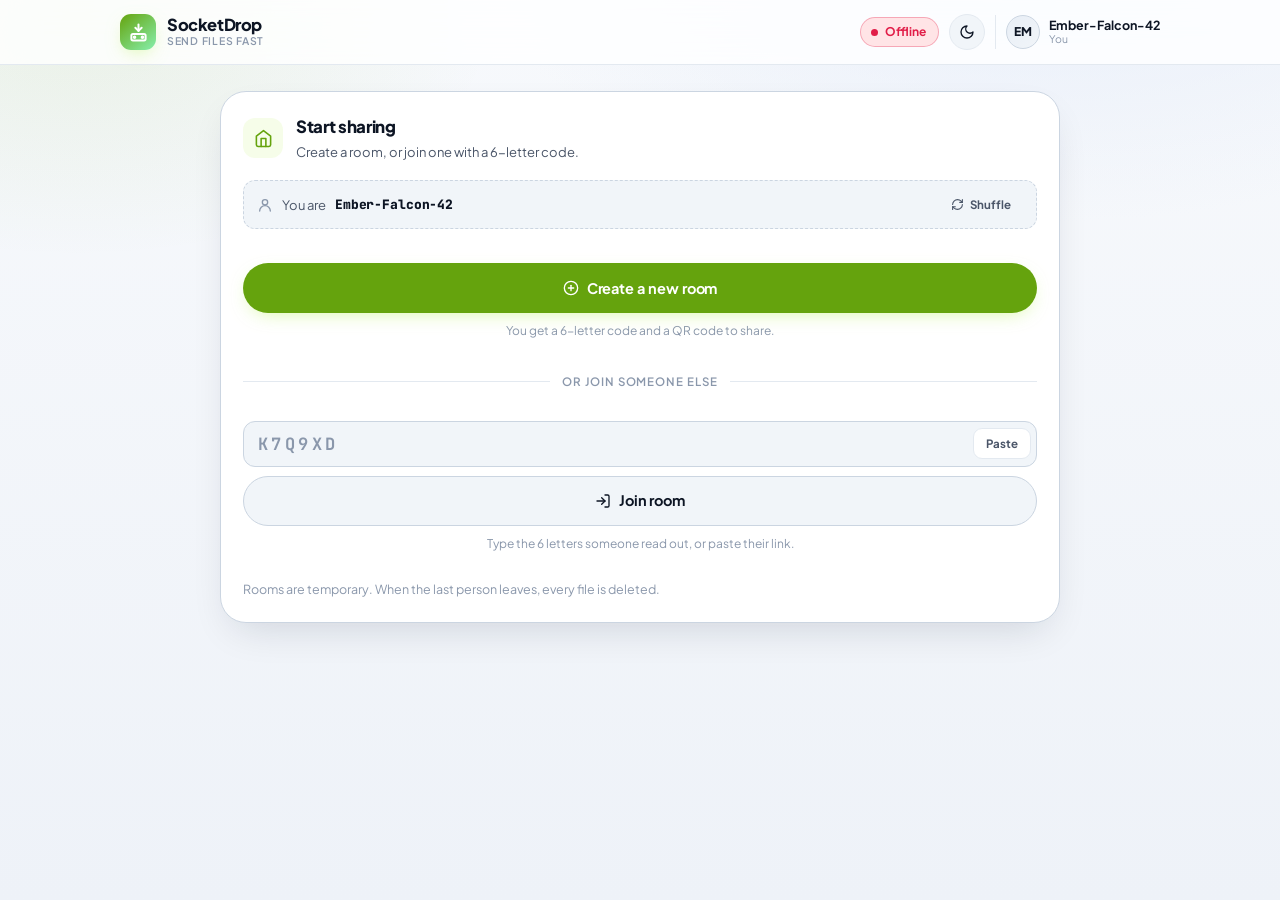
==== src/main/resources/static/app.html @ 45f3e9c9 "Make the user flow easy and imporved the ui ux" ====
<!doctype html>
<html lang="en" data-theme="dark">
  <head>
    <meta charset="UTF-8" />
    <meta name="viewport" content="width=device-width, initial-scale=1.0, viewport-fit=cover" />
    <title>SocketDrop — transfer</title>
    <meta name="description" content="Create a room, share the code, drop files." />
    <meta name="color-scheme" content="dark light" />
    <meta name="robots" content="noindex" />
    <link rel="preconnect" href="https://fonts.googleapis.com" />
    <link rel="preconnect" href="https://fonts.gstatic.com" crossorigin />
    <link
      href="https://fonts.googleapis.com/css2?family=Plus+Jakarta+Sans:wght@400;500;600;700;800&family=JetBrains+Mono:wght@400;500;600&display=swap"
      rel="stylesheet"
    />
    <link rel="stylesheet" href="styles.css" />
  </head>
  <body class="page-app">
    <a class="skip-link" href="#roomControlCard">Skip to the sharing app</a>
    <div id="offlineBar" class="offline-bar" hidden role="status">
      <svg viewBox="0 0 24 24" fill="none" stroke="currentColor" stroke-width="2" stroke-linecap="round" stroke-linejoin="round" aria-hidden="true">
        <path d="M12 2v8"></path><path d="m16 6-4 4-4-4"></path><rect width="18" height="8" x="3" y="14" rx="2"></rect>
        <circle cx="7" cy="18" r="1" fill="currentColor"></circle><circle cx="17" cy="18" r="1" fill="currentColor"></circle>
      </svg>
      <span>You are offline — reconnecting</span>
    </div>

    <header class="app-header">
      <div class="header-inner">
        <a class="brand" href="/" aria-label="SocketDrop home">
          <span class="brand-badge" aria-hidden="true">
            <svg viewBox="0 0 24 24" fill="none" stroke="currentColor" stroke-width="2.5" stroke-linecap="round" stroke-linejoin="round">
              <path d="M12 2v8"></path><path d="m16 6-4 4-4-4"></path><rect width="18" height="8" x="3" y="14" rx="2"></rect>
              <circle cx="7" cy="18" r="1" fill="currentColor"></circle><circle cx="17" cy="18" r="1" fill="currentColor"></circle>
            </svg>
          </span>
          <span class="brand-text">
            <span class="brand-name">SocketDrop</span>
            <span class="brand-tag">send files fast</span>
          </span>
        </a>

        <div class="header-utils">
          <div id="wsStatus" class="connection-pill disconnected" role="status" aria-live="polite">
            <span class="pulse-dot" aria-hidden="true"></span>
            <span class="status-label">Offline</span>
          </div>

          <button id="themeToggle" class="util-btn" type="button" aria-label="Switch color theme" title="Switch theme">
            <svg class="icon-sun" viewBox="0 0 24 24" fill="none" stroke="currentColor" stroke-width="2" stroke-linecap="round" stroke-linejoin="round" aria-hidden="true">
              <circle cx="12" cy="12" r="4"></circle>
              <path d="M12 2v2"></path><path d="M12 20v2"></path>
              <path d="m4.93 4.93 1.41 1.41"></path><path d="m17.66 17.66 1.41 1.41"></path>
              <path d="M2 12h2"></path><path d="M20 12h2"></path>
              <path d="m6.34 17.66-1.41 1.41"></path><path d="m19.07 4.93-1.41 1.41"></path>
            </svg>
            <svg class="icon-moon" viewBox="0 0 24 24" fill="none" stroke="currentColor" stroke-width="2" stroke-linecap="round" stroke-linejoin="round" aria-hidden="true">
              <path d="M12 3a6 6 0 0 0 9 9 9 9 0 1 1-9-9Z"></path>
            </svg>
          </button>

          <div class="user-chip">
            <span id="userAvatar" class="avatar-circle" aria-hidden="true">SD</span>
            <span class="user-details">
              <span id="currentUser" class="user-name">Guest</span>
              <span class="user-role">You</span>
            </span>
          </div>
        </div>
      </div>
    </header>

    <main class="app-layout">
      <!-- ======================= ROOM ACCESS ======================= -->
      <section id="roomControlCard" class="glass-card app-card room-control">
        <div class="card-head">
          <div class="card-title-group">
            <span class="card-icon bg-lime-subtle" aria-hidden="true">
              <svg viewBox="0 0 24 24" fill="none" stroke="currentColor" stroke-width="2" stroke-linecap="round" stroke-linejoin="round">
                <path d="m3 9 9-7 9 7v11a2 2 0 0 1-2 2H5a2 2 0 0 1-2-2z"></path>
                <polyline points="9 22 9 12 15 12 15 22"></polyline>
              </svg>
            </span>
            <div>
              <h2 class="card-title">Start sharing</h2>
              <p id="roomPrompt" class="card-subtitle">Create a room, or join one with a 6-letter code.</p>
            </div>
          </div>
        </div>

        <div class="card-body">
          <div class="peer-row">
            <svg class="peer-ico" viewBox="0 0 24 24" fill="none" stroke="currentColor" stroke-width="2" stroke-linecap="round" stroke-linejoin="round" aria-hidden="true">
              <circle cx="12" cy="8" r="4"></circle><path d="M4 21a8 8 0 0 1 16 0"></path>
            </svg>
            <span class="peer-label">You are</span>
            <strong id="peerName" class="peer-name">&hellip;</strong>
            <button id="regenPeerBtn" class="btn btn-xs btn-ghost" type="button" title="Generate a different random name">
              <svg viewBox="0 0 24 24" fill="none" stroke="currentColor" stroke-width="2" stroke-linecap="round" stroke-linejoin="round" aria-hidden="true">
                <path d="M3 12a9 9 0 0 1 9-9 9.75 9.75 0 0 1 6.74 2.74L21 8"></path><path d="M21 3v5h-5"></path>
                <path d="M21 12a9 9 0 0 1-9 9 9.75 9.75 0 0 1-6.74-2.74L3 16"></path><path d="M3 21v-5h5"></path>
              </svg>
              <span>Shuffle</span>
            </button>
            <input id="displayName" type="hidden" value="" />
          </div>

          <div class="mode-panel mode-create">
            <button id="createRoomBtn" class="btn btn-lime btn-big btn-block" type="button">
              <svg viewBox="0 0 24 24" fill="none" stroke="currentColor" stroke-width="2" stroke-linecap="round" stroke-linejoin="round" aria-hidden="true">
                <circle cx="12" cy="12" r="10"></circle><line x1="12" y1="8" x2="12" y2="16"></line><line x1="8" y1="12" x2="16" y2="12"></line>
              </svg>
              <span>Create a new room</span>
            </button>
            <p class="mode-hint">You get a 6-letter code and a QR code to share.</p>
          </div>

          <div class="mode-divider"><span>or join someone else</span></div>

          <div class="mode-panel mode-join">
            <div class="form-field">
              <label for="roomId" class="sr-only">Room code</label>
              <div class="input-wrapper has-action">
                <input
                  id="roomId"
                  class="code-input"
                  type="text"
                  placeholder="K7Q9XD"
                  autocomplete="off"
                  autocapitalize="characters"
                  spellcheck="false"
                  maxlength="8"
                  aria-describedby="joinHint"
                />
                <button id="pasteRoomBtn" class="input-action-btn" type="button">Paste</button>
              </div>
            </div>
            <button id="joinRoomBtn" class="btn btn-outline btn-big btn-block" type="button">
              <svg viewBox="0 0 24 24" fill="none" stroke="currentColor" stroke-width="2" stroke-linecap="round" stroke-linejoin="round" aria-hidden="true">
                <path d="M15 3h4a2 2 0 0 1 2 2v14a2 2 0 0 1-2 2h-4"></path><polyline points="10 17 15 12 10 7"></polyline><line x1="15" y1="12" x2="3" y2="12"></line>
              </svg>
              <span>Join room</span>
            </button>
            <p class="mode-hint">Type the 6 letters someone read out, or paste their link.</p>
          </div>

          <p id="joinHint" class="hint-line">
            Rooms are temporary. When the last person leaves, every file is deleted.
          </p>
        </div>
      </section>

      <!-- ====================== STICKY ROOM BAR ====================== -->
      <section id="roomBar" class="room-bar" hidden aria-label="Active room">
        <div class="room-bar-main">
          <span class="room-bar-badge">
            <span class="active-pulse" aria-hidden="true"></span>
            Live
          </span>
          <strong id="barRoomCode" class="room-bar-code">------</strong>
          <button id="presenceChip" class="presence-chip" type="button" aria-live="polite" title="Who is in this room">
            <span id="presenceAvatars" class="presence-avatars" aria-hidden="true"></span>
            <span id="presenceLabel" class="presence-label">Just you</span>
          </button>
          <button id="barCopyCodeBtn" class="btn btn-xs btn-outline" type="button" title="Copy room code">
            <svg viewBox="0 0 24 24" fill="none" stroke="currentColor" stroke-width="2" stroke-linecap="round" stroke-linejoin="round" aria-hidden="true">
              <rect width="14" height="14" x="8" y="8" rx="2" ry="2"></rect><path d="M4 16c-1.1 0-2-.9-2-2V4c0-1.1.9-2 2-2h10c1.1 0 2 .9 2 2"></path>
            </svg>
            <span>Copy code</span>
          </button>
        </div>
        <div class="room-bar-actions">
          <button id="barCopyLinkBtn" class="btn btn-sm btn-outline" type="button">Copy link</button>
          <button id="barQrBtn" class="btn btn-sm btn-outline" type="button">QR</button>
          <button id="barNativeShareBtn" class="btn btn-sm btn-primary" type="button" hidden>Share</button>
          <button id="barLeaveBtn" class="btn btn-sm btn-ghost" type="button">Leave</button>
          <button id="barDestroyBtn" class="btn btn-sm btn-danger-outline" type="button">
            <svg viewBox="0 0 24 24" fill="none" stroke="currentColor" stroke-width="2" stroke-linecap="round" stroke-linejoin="round" aria-hidden="true">
              <path d="m12 2 2.4 6.2L21 9.3l-4.8 4.3 1.3 6.4-5.5-3.3-5.5 3.3 1.3-6.4L3 9.3l6.6-1.1z"></path>
              <path d="M19 5 5 19"></path>
            </svg>
            <span>Destroy</span>
          </button>
        </div>
      </section>

      <!-- ============================ INVITE ============================ -->
      <section id="shareCard" class="glass-card" hidden>
        <div class="card-head">
          <div class="card-title-group">
            <span class="card-icon bg-blue-subtle" aria-hidden="true">
              <svg viewBox="0 0 24 24" fill="none" stroke="currentColor" stroke-width="2" stroke-linecap="round" stroke-linejoin="round">
                <circle cx="18" cy="5" r="3"></circle><circle cx="6" cy="12" r="3"></circle><circle cx="18" cy="19" r="3"></circle>
                <line x1="8.59" y1="13.51" x2="15.42" y2="17.49"></line><line x1="15.41" y1="6.51" x2="8.59" y2="10.49"></line>
              </svg>
            </span>
            <div>
              <h2 class="card-title">Invite people</h2>
              <p class="card-subtitle">Send the link, read out the code, or let them scan.</p>
            </div>
          </div>
        </div>
        <div class="card-body invite-grid">
          <div class="invite-left">
            <div class="who-panel">
              <div class="who-head">
                <span class="who-title">In this room</span>
                <span id="whoCount" class="count-badge">1</span>
              </div>
              <ul id="whoList" class="who-list"></ul>
            </div>
            <div class="share-row">
              <input id="shareLinkInput" type="text" readonly value="" aria-label="Shareable room link" placeholder="Room link" />
              <button id="copyShareLinkBtn" class="btn btn-sm btn-lime" type="button">Copy link</button>
            </div>
            <p id="lanHint" class="hint-line warn" hidden>
              You are on localhost. A phone cannot open that address — use your computer's LAN IP, or
              just type the 6-letter code.
            </p>
          </div>
          <div class="invite-right">
            <div id="qrCodeContainer" class="qr-preview-box" aria-label="Room QR code"></div>
            <button id="downloadQrBtn" class="btn btn-xs btn-ghost" type="button">Save QR as image</button>
          </div>
        </div>
      </section>

      <!-- ============================ UPLOAD ============================ -->
      <section id="fileActionsSection" class="glass-card" hidden>
        <div class="card-head">
          <div class="card-title-group">
            <span class="card-icon bg-emerald-subtle" aria-hidden="true">
              <svg viewBox="0 0 24 24" fill="none" stroke="currentColor" stroke-width="2" stroke-linecap="round" stroke-linejoin="round">
                <path d="M21 15v4a2 2 0 0 1-2 2H5a2 2 0 0 1-2-2v-4"></path><polyline points="17 8 12 3 7 8"></polyline><line x1="12" y1="3" x2="12" y2="15"></line>
              </svg>
            </span>
            <div>
              <h2 class="card-title">Send files</h2>
              <p class="card-subtitle">Drop or pick as many as you like. Sent one by one so nothing breaks.</p>
            </div>
          </div>
          <div class="card-actions">
            <button id="clearQueueBtn" class="btn btn-xs btn-ghost" type="button" hidden>Clear finished</button>
          </div>
        </div>

        <div class="card-body">
          <div id="dropZone" class="drop-zone" role="button" tabindex="0" aria-label="Choose files to send. You can also drag and drop.">
            <input id="uploadFile" type="file" multiple class="file-input-hidden" tabindex="-1" aria-hidden="true" />
            <div class="drop-content" aria-hidden="true">
              <span class="drop-icon-box">
                <svg viewBox="0 0 24 24" fill="none" stroke="currentColor" stroke-width="2" stroke-linecap="round" stroke-linejoin="round">
                  <path d="M4 14.899A7 7 0 1 1 15.71 8h1.79a4.5 4.5 0 0 1 2.5 8.242"></path><path d="M12 12v9"></path><path d="m16 16-4-4-4 4"></path>
                </svg>
              </span>
              <p class="drop-title"><span class="highlight">Click to browse</span> or drag files anywhere</p>
              <p class="drop-hint">Up to 50 MB each</p>
            </div>
          </div>

          <ul id="uploadQueue" class="queue-list" hidden aria-live="polite"></ul>
        </div>
      </section>

      <!-- ============================= FILES ============================= -->
      <section id="filesListSection" class="glass-card" hidden>
        <div class="card-head">
          <div class="card-title-group">
            <span class="card-icon bg-blue-subtle" aria-hidden="true">
              <svg viewBox="0 0 24 24" fill="none" stroke="currentColor" stroke-width="2" stroke-linecap="round" stroke-linejoin="round">
                <path d="M20 20a2 2 0 0 0 2-2V8a2 2 0 0 0-2-2h-7.9a2 2 0 0 1-1.69-.9L9.6 3.9A2 2 0 0 0 7.93 3H4a2 2 0 0 0-2 2v13a2 2 0 0 0 2 2Z"></path>
              </svg>
            </span>
            <div>
              <h2 class="card-title">
                Files in this room <span id="fileCountBadge" class="count-badge">0</span>
              </h2>
              <p class="card-subtitle">Downloads stream straight to your device.</p>
            </div>
          </div>
          <div class="card-actions files-tools">
            <input id="fileSearchInput" type="search" placeholder="Search files" aria-label="Search files" />
            <select id="fileSortSelect" aria-label="Sort files">
              <option value="newest">Newest first</option>
              <option value="name">Name A-Z</option>
              <option value="size">Largest first</option>
            </select>
          </div>
        </div>

        <div class="card-body">
          <div id="filesEmptyState" class="empty-state">
            <span class="empty-icon-box" aria-hidden="true">
              <svg viewBox="0 0 24 24" fill="none" stroke="currentColor" stroke-width="1.8" stroke-linecap="round" stroke-linejoin="round">
                <path d="M20 20a2 2 0 0 0 2-2V8a2 2 0 0 0-2-2h-7.9a2 2 0 0 1-1.69-.9L9.6 3.9A2 2 0 0 0 7.93 3H4a2 2 0 0 0-2 2v13a2 2 0 0 0 2 2Z"></path>
              </svg>
            </span>
            <h3 class="empty-title">No files yet</h3>
            <p class="empty-desc">Drop one above, or wait for the room to send you something.</p>
            <div class="empty-actions">
              <button id="emptyPickBtn" class="btn btn-sm btn-lime" type="button">Choose a file</button>
              <button id="emptyInviteBtn" class="btn btn-sm btn-outline" type="button">Invite someone</button>
            </div>
          </div>
          <ul id="fileItemsList" class="file-list" hidden></ul>
        </div>
      </section>
    </main>

    <!-- ====================== CONFIRM DIALOG ====================== -->
    <div id="confirmModal" class="modal-backdrop" hidden>
      <div class="modal-card danger" role="dialog" aria-modal="true" aria-labelledby="confirmTitle" aria-describedby="confirmText">
        <div class="modal-head">
          <h3 id="confirmTitle">Are you sure?</h3>
          <button id="confirmCloseBtn" class="btn-close" type="button" aria-label="Close dialog">
            <svg viewBox="0 0 24 24" fill="none" stroke="currentColor" stroke-width="2" stroke-linecap="round" stroke-linejoin="round" aria-hidden="true"><path d="M18 6 6 18"></path><path d="m6 6 12 12"></path></svg>
          </button>
        </div>
        <div class="modal-body">
          <span class="confirm-ico" aria-hidden="true">
            <svg viewBox="0 0 24 24" fill="none" stroke="currentColor" stroke-width="2" stroke-linecap="round" stroke-linejoin="round" aria-hidden="true"><path d="M10.29 3.86 1.82 18a2 2 0 0 0 1.71 3h16.94a2 2 0 0 0 1.71-3L13.71 3.86a2 2 0 0 0-3.42 0z"></path><line x1="12" y1="9" x2="12" y2="13"></line><line x1="12" y1="17" x2="12.01" y2="17"></line></svg>
          </span>
          <p id="confirmText" class="confirm-text"></p>
          <div id="confirmInputWrap" class="confirm-input-wrap" hidden>
            <label for="confirmInput" id="confirmInputLabel">Type to confirm</label>
            <input id="confirmInput" type="text" autocomplete="off" spellcheck="false" />
          </div>
          <div class="btn-group modal-actions">
            <button id="confirmCancelBtn" class="btn btn-outline" type="button">Cancel</button>
            <button id="confirmOkBtn" class="btn btn-danger" type="button">Confirm</button>
          </div>
        </div>
      </div>
    </div>

    <!-- =========================== QR MODAL =========================== -->
    <div id="qrModal" class="modal-backdrop" hidden>
      <div class="modal-card" role="dialog" aria-modal="true" aria-labelledby="qrModalTitle">
        <div class="modal-head">
          <h3 id="qrModalTitle">Scan to join</h3>
          <button id="closeQrModalBtn" class="btn-close" type="button" aria-label="Close dialog">
            <svg viewBox="0 0 24 24" fill="none" stroke="currentColor" stroke-width="2" stroke-linecap="round" stroke-linejoin="round" aria-hidden="true"><path d="M18 6 6 18"></path><path d="m6 6 12 12"></path></svg>
          </button>
        </div>
        <div class="modal-body">
          <div id="modalQrCode" class="modal-qr-box"></div>
          <p class="modal-help">
            Or type the code <strong id="modalRoomCode" class="modal-code">------</strong>
          </p>
          <div class="modal-link-box">
            <input id="modalRoomUrl" type="text" readonly value="" aria-label="Room link" />
            <button id="copyModalUrlBtn" class="btn btn-sm btn-lime" type="button">Copy link</button>
          </div>
        </div>
      </div>
    </div>

    <!-- ========================= PRESENCE MODAL ========================= -->
    <div id="presenceModal" class="modal-backdrop" hidden>
      <div class="modal-card" role="dialog" aria-modal="true" aria-labelledby="presenceModalTitle">
        <div class="modal-head">
          <h3 id="presenceModalTitle">In this room</h3>
          <button id="presenceCloseBtn" class="btn-close" type="button" aria-label="Close dialog">
            <svg viewBox="0 0 24 24" fill="none" stroke="currentColor" stroke-width="2" stroke-linecap="round" stroke-linejoin="round" aria-hidden="true"><path d="M18 6 6 18"></path><path d="m6 6 12 12"></path></svg>
          </button>
        </div>
        <div class="modal-body">
          <ul id="presenceList" class="presence-list"></ul>
          <p class="modal-help">Everyone here can see every file. Leaving removes you from this list.</p>
        </div>
      </div>
    </div>

    <div id="dragOverlay" class="drag-overlay" hidden aria-hidden="true">
      <div class="drag-overlay-inner">
        <svg viewBox="0 0 24 24" fill="none" stroke="currentColor" stroke-width="2" stroke-linecap="round" stroke-linejoin="round" aria-hidden="true"><path d="M12 2v8"></path><path d="m16 6-4 4-4-4"></path><rect width="18" height="8" x="3" y="14" rx="2"></rect><circle cx="7" cy="18" r="1" fill="currentColor"></circle><circle cx="17" cy="18" r="1" fill="currentColor"></circle></svg>
        <p>Drop to send to this room</p>
      </div>
    </div>

    <div id="toastContainer" class="toast-container" aria-live="polite"></div>

    <script src="qr.js" defer></script>
    <script src="app.js" defer></script>
  </body>
</html>
---- src/main/resources/static/styles.css ----
/* =====================================================================
   SocketDrop — design system
   Tool-first layout: the app sits above the marketing content.
   ===================================================================== */

:root {
  --font-sans: 'Plus Jakarta Sans', -apple-system, BlinkMacSystemFont, 'Segoe UI', Roboto, sans-serif;
  --font-mono: 'JetBrains Mono', ui-monospace, SFMono-Regular, monospace;

  --bg-canvas: #070a12;
  --bg-gradient: radial-gradient(1000px 520px at 82% -10%, #1b2540 0%, transparent 60%),
    radial-gradient(760px 420px at 8% 4%, rgba(190, 242, 100, 0.09) 0%, transparent 62%),
    linear-gradient(180deg, #070a12 0%, #05070d 100%);
  --bg-chrome: rgba(11, 15, 25, 0.78);
  --bg-panel: rgba(19, 26, 43, 0.72);
  --bg-panel-solid: #131a2b;
  --bg-panel-hover: rgba(27, 36, 58, 0.9);
  --bg-subtle: rgba(255, 255, 255, 0.045);
  --bg-subtle-strong: rgba(255, 255, 255, 0.07);
  --border-line: rgba(255, 255, 255, 0.08);
  --border-line-strong: rgba(255, 255, 255, 0.17);

  --text-main: #f6f8fb;
  --text-muted: #9aa7bd;
  --text-subtle: #6b7891;

  --accent-lime: #bef264;
  --accent-lime-hover: #d9f99d;
  --accent-lime-fg: #0b1220;
  --accent-blue: #38bdf8;
  --accent-emerald: #34d399;
  --accent-amber: #fbbf24;
  --accent-violet: #a78bfa;
  --accent-danger: #fb7185;
  --accent-danger-bg: rgba(244, 63, 94, 0.12);
  --accent-danger-line: rgba(244, 63, 94, 0.34);

  --shadow-sm: 0 1px 2px rgba(0, 0, 0, 0.28), 0 2px 8px rgba(0, 0, 0, 0.22);
  --shadow-md: 0 18px 44px -12px rgba(0, 0, 0, 0.55);
  --shadow-glow: 0 0 0 1px rgba(190, 242, 100, 0.18), 0 12px 40px -12px rgba(190, 242, 100, 0.22);

  --r-sm: 8px;
  --r-md: 12px;
  --r-lg: 16px;
  --r-xl: 20px;
  --r-2xl: 26px;
  --r-pill: 999px;

  --ease: cubic-bezier(0.16, 1, 0.3, 1);
  --t-fast: 0.14s;
  --t-med: 0.24s;

  --header-h: 64px;
}

html[data-theme='light'] {
  --bg-canvas: #f7f9fc;
  --bg-gradient: radial-gradient(1000px 520px at 82% -10%, #e6edf9 0%, transparent 60%),
    radial-gradient(700px 400px at 6% 2%, rgba(101, 163, 13, 0.09) 0%, transparent 60%),
    linear-gradient(180deg, #f7f9fc 0%, #eef2f8 100%);
  --bg-chrome: rgba(255, 255, 255, 0.82);
  --bg-panel: #ffffff;
  --bg-panel-solid: #ffffff;
  --bg-panel-hover: #f7f9fc;
  --bg-subtle: #f1f5f9;
  --bg-subtle-strong: #e8eef6;
  --border-line: #e3e9f0;
  --border-line-strong: #cbd5e1;

  --text-main: #0d1524;
  --text-muted: #4a5568;
  --text-subtle: #8a97ab;

  --accent-lime: #65a30d;
  --accent-lime-hover: #4d7c0f;
  --accent-lime-fg: #ffffff;
  --accent-blue: #0284c7;
  --accent-emerald: #059669;
  --accent-amber: #d97706;
  --accent-violet: #7c3aed;
  --accent-danger: #e11d48;
  --accent-danger-bg: #ffe4e6;
  --accent-danger-line: rgba(225, 29, 72, 0.3);

  --shadow-sm: 0 1px 2px rgba(15, 23, 42, 0.05), 0 2px 8px rgba(15, 23, 42, 0.04);
  --shadow-md: 0 16px 40px -14px rgba(15, 23, 42, 0.16);
  --shadow-glow: 0 0 0 1px rgba(101, 163, 13, 0.2), 0 12px 34px -14px rgba(101, 163, 13, 0.24);
}

*, *::before, *::after { box-sizing: border-box; margin: 0; padding: 0; }

html { -webkit-text-size-adjust: 100%; }

body {
  font-family: var(--font-sans);
  background: var(--bg-canvas);
  background-image: var(--bg-gradient);
  background-attachment: fixed;
  color: var(--text-main);
  line-height: 1.55;
  -webkit-font-smoothing: antialiased;
  -moz-osx-font-smoothing: grayscale;
  min-height: 100vh;
  display: flex;
  flex-direction: column;
  overflow-x: hidden;
}

:focus-visible { outline: 2px solid var(--accent-lime); outline-offset: 2px; border-radius: 6px; }
::selection { background: rgba(190, 242, 100, 0.32); color: var(--text-main); }

img, svg { display: block; }
button, input, select { font: inherit; color: inherit; }

/* ------------------------------ a11y ------------------------------ */
.skip-link {
  position: fixed; left: 12px; top: -60px; z-index: 400;
  background: var(--accent-lime); color: var(--accent-lime-fg);
  font-weight: 700; padding: 10px 18px; border-radius: var(--r-pill);
  text-decoration: none; transition: top var(--t-fast) var(--ease);
}
.skip-link:focus { top: 12px; }

.offline-bar {
  position: sticky; top: 0; z-index: 70;
  display: flex; align-items: center; justify-content: center; gap: 8px;
  font-size: 12.5px; font-weight: 700;
  background: var(--accent-danger-bg); color: var(--accent-danger);
  border-bottom: 1px solid var(--accent-danger-line);
  padding: 7px 14px;
}
.offline-bar[hidden] { display: none; }
.offline-bar svg { width: 15px; height: 15px; }

/* ----------------------------- header ----------------------------- */
.app-header {
  position: sticky; top: 0; z-index: 60;
  background: var(--bg-chrome);
  backdrop-filter: blur(18px) saturate(160%);
  -webkit-backdrop-filter: blur(18px) saturate(160%);
  border-bottom: 1px solid var(--border-line);
}
.header-inner {
  max-width: 1080px; margin: 0 auto; padding: 0 20px;
  height: var(--header-h);
  display: flex; align-items: center; justify-content: space-between; gap: 14px;
}
.brand { display: flex; align-items: center; gap: 11px; text-decoration: none; color: inherit; }
.brand-badge {
  width: 36px; height: 36px; border-radius: 11px;
  background: linear-gradient(140deg, var(--accent-lime), #86efac);
  color: var(--accent-lime-fg);
  display: grid; place-items: center;
  box-shadow: 0 6px 18px -6px rgba(190, 242, 100, 0.6);
  transition: transform var(--t-med) var(--ease);
}
.brand:hover .brand-badge { transform: rotate(-6deg) scale(1.06); }
.brand-badge svg { width: 19px; height: 19px; }
.brand-text { display: flex; flex-direction: column; line-height: 1.15; }
.brand-name { font-weight: 800; font-size: 16.5px; letter-spacing: -0.025em; }
.brand-tag { font-size: 10.5px; font-weight: 600; color: var(--text-subtle); text-transform: uppercase; letter-spacing: 0.07em; }

.header-utils { display: flex; align-items: center; gap: 10px; }

.connection-pill {
  display: inline-flex; align-items: center; gap: 7px;
  padding: 5px 12px 5px 10px; border-radius: var(--r-pill);
  font-size: 12px; font-weight: 700; white-space: nowrap;
  border: 1px solid var(--border-line); background: var(--bg-subtle);
  transition: color var(--t-med) var(--ease), border-color var(--t-med) var(--ease), background var(--t-med) var(--ease);
}
.pulse-dot { width: 7px; height: 7px; border-radius: 50%; background: currentColor; flex-shrink: 0; }
.connection-pill.connected { color: var(--accent-emerald); border-color: rgba(52, 211, 153, 0.4); background: rgba(52, 211, 153, 0.1); }
.connection-pill.connected .pulse-dot { box-shadow: 0 0 0 0 currentColor; animation: ping 2.1s var(--ease) infinite; }
.connection-pill.disconnected { color: var(--accent-danger); border-color: var(--accent-danger-line); background: var(--accent-danger-bg); }
.connection-pill.connecting, .connection-pill.reconnecting { color: var(--accent-blue); border-color: rgba(56, 189, 248, 0.38); background: rgba(56, 189, 248, 0.1); }
.connection-pill.connecting .pulse-dot, .connection-pill.reconnecting .pulse-dot { animation: ping 1s var(--ease) infinite; }

@keyframes ping {
  0% { box-shadow: 0 0 0 0 currentColor; opacity: 1; }
  70% { box-shadow: 0 0 0 7px transparent; opacity: 0.75; }
  100% { box-shadow: 0 0 0 0 transparent; opacity: 1; }
}

.util-btn {
  width: 36px; height: 36px; border-radius: 50%;
  border: 1px solid var(--border-line); background: var(--bg-subtle);
  display: grid; place-items: center; cursor: pointer;
  transition: transform var(--t-fast) var(--ease), border-color var(--t-fast) var(--ease);
}
.util-btn:hover { transform: translateY(-1px); border-color: var(--border-line-strong); }
.util-btn svg { width: 16px; height: 16px; }
html[data-theme='dark'] .icon-sun { display: block; }
html[data-theme='dark'] .icon-moon { display: none; }
html[data-theme='light'] .icon-sun { display: none; }
html[data-theme='light'] .icon-moon { display: block; }

.user-chip { display: flex; align-items: center; gap: 9px; padding-left: 10px; border-left: 1px solid var(--border-line); }
.avatar-circle {
  width: 34px; height: 34px; border-radius: 50%;
  background: linear-gradient(140deg, var(--bg-subtle-strong), var(--bg-subtle));
  border: 1px solid var(--border-line-strong);
  display: grid; place-items: center;
  font-size: 12px; font-weight: 800; letter-spacing: -0.01em; text-transform: uppercase;
}
.user-details { display: none; flex-direction: column; line-height: 1.2; }
.user-name { font-size: 12.5px; font-weight: 700; max-width: 15ch; overflow: hidden; text-overflow: ellipsis; white-space: nowrap; }
.user-role { font-size: 10.5px; color: var(--text-subtle); }
@media (min-width: 620px) { .user-details { display: flex; } }

/* ----------------------------- layout ----------------------------- */
.app-layout {
  width: 100%; max-width: 1080px; margin: 0 auto;
  padding: 26px 20px 72px;
  flex: 1;
  display: flex; flex-direction: column; gap: 18px;
}

/* ------------------------------ landing ------------------------------ */
.landing-layout {
  width: 100%; max-width: 1000px; margin: 0 auto;
  padding: 30px 20px 70px;
  flex: 1;
  display: flex; flex-direction: column; gap: 20px;
}
.hero { text-align: center; padding: 26px 0 10px; }
.hero-title {
  font-size: clamp(2.1rem, 6vw, 3.1rem);
  font-weight: 800; letter-spacing: -0.04em; line-height: 1.04;
  margin-bottom: 12px;
}
.hero-sub {
  color: var(--text-muted); font-size: clamp(0.98rem, 2.2vw, 1.1rem);
  max-width: 54ch; margin: 0 auto 24px; line-height: 1.6;
}
.hero-actions { display: flex; justify-content: center; gap: 10px; flex-wrap: wrap; margin-bottom: 26px; }
.hero-actions .btn { min-height: 54px; padding: 0 30px; font-size: 15px; }
.header-cta { text-decoration: none; }
.landing-cta {
  text-align: center;
  background: var(--bg-panel); border: 1px solid var(--border-line);
  border-radius: var(--r-2xl); padding: 30px 24px;
}
.landing-cta .section-sub { margin-bottom: 18px; }
.trust {
  list-style: none; display: flex; flex-wrap: wrap; justify-content: center;
  gap: 8px 10px; margin: 0 auto; max-width: 640px;
}
.trust li {
  display: inline-flex; align-items: center; gap: 7px;
  font-size: 12.5px; font-weight: 600; color: var(--text-muted);
  background: var(--bg-subtle); border: 1px solid var(--border-line);
  padding: 5px 12px 5px 10px; border-radius: var(--r-pill);
}
.trust svg { width: 14px; height: 14px; color: var(--accent-lime); flex-shrink: 0; }

/* ------------------------------ cards ------------------------------ */
.glass-card {
  background: var(--bg-panel);
  border: 1px solid var(--border-line);
  border-radius: var(--r-2xl);
  padding: 22px;
  box-shadow: var(--shadow-sm);
  backdrop-filter: blur(14px);
  -webkit-backdrop-filter: blur(14px);
}
.app-card {
  border-color: var(--border-line-strong);
  box-shadow: var(--shadow-md), inset 0 1px 0 rgba(255, 255, 255, 0.05);
}

.card-head { display: flex; align-items: flex-start; justify-content: space-between; gap: 14px; flex-wrap: wrap; margin-bottom: 18px; }
.card-title-group { display: flex; align-items: center; gap: 13px; min-width: 0; }
.card-icon {
  width: 40px; height: 40px; border-radius: 12px;
  display: grid; place-items: center; flex-shrink: 0;
}
.card-icon svg { width: 19px; height: 19px; }
.bg-lime-subtle { background: rgba(190, 242, 100, 0.14); color: var(--accent-lime); }
.bg-blue-subtle { background: rgba(56, 189, 248, 0.14); color: var(--accent-blue); }
.bg-emerald-subtle { background: rgba(52, 211, 153, 0.14); color: var(--accent-emerald); }

.card-title { font-size: 1.05rem; font-weight: 800; letter-spacing: -0.02em; display: flex; align-items: center; gap: 9px; flex-wrap: wrap; }
.card-subtitle { font-size: 13px; color: var(--text-muted); margin-top: 2px; }
.card-actions { display: flex; align-items: center; gap: 8px; }
/* Body wrapper: keeps a consistent gap between stacked blocks inside a card. */
.card-body { display: flex; flex-direction: column; gap: 14px; }
.count-badge {
  font-family: var(--font-mono); font-size: 11.5px; font-weight: 700;
  background: var(--bg-subtle-strong); border: 1px solid var(--border-line-strong);
  padding: 1px 9px; border-radius: var(--r-pill);
}

/* ----------------------------- buttons ----------------------------- */
.btn {
  --btn-bg: transparent;
  --btn-fg: var(--text-main);
  --btn-bd: transparent;
  display: inline-flex; align-items: center; justify-content: center; gap: 8px;
  min-height: 42px; padding: 0 18px;
  background: var(--btn-bg); color: var(--btn-fg);
  border: 1px solid var(--btn-bd); border-radius: var(--r-pill);
  font-size: 13.5px; font-weight: 700; letter-spacing: -0.005em;
  cursor: pointer; white-space: nowrap; text-decoration: none;
  transition: transform var(--t-fast) var(--ease), box-shadow var(--t-med) var(--ease),
    background var(--t-fast) var(--ease), border-color var(--t-fast) var(--ease), opacity var(--t-fast) var(--ease);
}
.btn svg { width: 16px; height: 16px; flex-shrink: 0; }
.btn:hover:not(:disabled) { transform: translateY(-1px); }
.btn:active:not(:disabled) { transform: translateY(0) scale(0.98); }
.btn:disabled { opacity: 0.42; cursor: not-allowed; }

.btn-big { min-height: 50px; padding: 0 24px; font-size: 14.5px; }
.btn-sm { min-height: 34px; padding: 0 14px; font-size: 12.5px; }
.btn-xs { min-height: 29px; padding: 0 11px; font-size: 11.5px; gap: 6px; }
.btn-xs svg { width: 13px; height: 13px; }

.btn-lime { --btn-bg: var(--accent-lime); --btn-fg: var(--accent-lime-fg); --btn-bd: transparent; box-shadow: 0 6px 20px -8px rgba(190, 242, 100, 0.7); position: relative; overflow: hidden; }
.btn-lime::after {
  content: ''; position: absolute; inset: 0 auto 0 -60%; width: 45%;
  background: linear-gradient(100deg, transparent, rgba(255, 255, 255, 0.5), transparent);
  transform: skewX(-18deg); transition: left 0.55s var(--ease);
}
.btn-lime:hover:not(:disabled)::after { left: 125%; }

.btn-primary { --btn-bg: var(--text-main); --btn-fg: var(--bg-canvas); }
.btn-outline { --btn-bg: var(--bg-subtle); --btn-bd: var(--border-line-strong); }
.btn-outline:hover:not(:disabled) { --btn-bd: var(--text-muted); }
.btn-ghost { --btn-fg: var(--text-muted); --btn-bg: transparent; }
.btn-ghost:hover:not(:disabled) { --btn-fg: var(--text-main); --btn-bg: var(--bg-subtle); }
.btn-danger { --btn-bg: var(--accent-danger); --btn-fg: #fff; }
.btn-danger:hover:not(:disabled) { filter: brightness(1.06); }
.btn-danger-outline { --btn-bg: transparent; --btn-fg: var(--accent-danger); --btn-bd: var(--accent-danger-line); }
.btn-danger-outline:hover:not(:disabled) { --btn-bg: var(--accent-danger-bg); --btn-bd: var(--accent-danger); }

.btn-icon-danger {
  --btn-bg: transparent; --btn-fg: var(--text-subtle); --btn-bd: transparent;
  width: 29px; padding: 0;
}
.btn-icon-danger svg { width: 15px; height: 15px; }
.btn-icon-danger:hover:not(:disabled) { --btn-fg: var(--accent-danger); --btn-bg: var(--accent-danger-bg); }

.btn-group { display: flex; flex-wrap: wrap; gap: 10px; }
.btn-group.big { margin-top: 16px; }
.btn-group.big .btn { flex: 1 1 190px; }

/* ------------------------------ forms ------------------------------ */
.form-field { display: flex; flex-direction: column; gap: 7px; }
.form-field label { font-size: 13px; font-weight: 700; }

.input-wrapper { position: relative; display: flex; align-items: center; }
.input-wrapper input,
.share-row input,
.modal-link-box input {
  width: 100%; height: 46px; padding: 0 14px;
  background: var(--bg-subtle);
  border: 1.5px solid var(--border-line-strong);
  border-radius: var(--r-md);
  font-size: 14px;
  transition: border-color var(--t-fast) var(--ease), box-shadow var(--t-fast) var(--ease), background var(--t-fast) var(--ease);
}
.input-wrapper input:focus, .share-row input:focus, .modal-link-box input:focus {
  outline: none; border-color: var(--accent-lime);
  box-shadow: 0 0 0 4px rgba(190, 242, 100, 0.14);
  background: var(--bg-panel-hover);
}
.input-wrapper input::placeholder { color: var(--text-subtle); }
.input-wrapper.has-action input { padding-right: 78px; }

.code-input {
  font-family: var(--font-mono); font-weight: 700;
  font-size: 17px !important; letter-spacing: 0.2em; text-transform: uppercase;
}
.code-input::placeholder { letter-spacing: 0.2em; }

.input-action-btn {
  position: absolute; right: 6px;
  background: var(--bg-panel-solid); border: 1px solid var(--border-line);
  color: var(--text-muted); font-size: 11.5px; font-weight: 700;
  padding: 6px 12px; border-radius: 9px; cursor: pointer;
  transition: color var(--t-fast) var(--ease), border-color var(--t-fast) var(--ease);
}
.input-action-btn:hover { color: var(--text-main); border-color: var(--text-muted); }

.peer-row {
  display: flex; align-items: center; gap: 9px; flex-wrap: wrap;
  background: var(--bg-subtle); border: 1px dashed var(--border-line-strong);
  border-radius: var(--r-md); padding: 9px 13px; margin-bottom: 16px;
  font-size: 13px;
}
.peer-ico { width: 16px; height: 16px; color: var(--text-subtle); flex-shrink: 0; }
.peer-label { color: var(--text-muted); }
.peer-name { font-weight: 800; font-family: var(--font-mono); font-size: 13px; letter-spacing: -0.01em; }
.peer-row .btn { margin-left: auto; }

.hint-line { margin-top: 13px; font-size: 12.5px; color: var(--text-subtle); }
.hint-line.warn {
  color: var(--accent-blue); background: rgba(56, 189, 248, 0.09);
  border: 1px solid rgba(56, 189, 248, 0.28);
  border-radius: var(--r-md); padding: 9px 12px; margin-top: 12px;
}
.hint-line.warn[hidden] { display: none; }

/* --------------------------- sticky room bar --------------------------- */
.room-bar {
  position: sticky; top: calc(var(--header-h) + 8px); z-index: 50;
  display: flex; align-items: center; justify-content: space-between;
  gap: 12px; flex-wrap: wrap;
  padding: 12px 14px;
  border-radius: var(--r-xl);
  background: linear-gradient(120deg, rgba(190, 242, 100, 0.13), rgba(56, 189, 248, 0.09));
  border: 1px solid rgba(190, 242, 100, 0.32);
  box-shadow: var(--shadow-glow);
  backdrop-filter: blur(14px);
  -webkit-backdrop-filter: blur(14px);
  animation: drop-in 0.32s var(--ease);
}
.room-bar[hidden] { display: none; }
@keyframes drop-in { from { opacity: 0; transform: translateY(-10px); } to { opacity: 1; transform: none; } }

.room-bar-main { display: flex; align-items: center; gap: 11px; flex-wrap: wrap; min-width: 0; }
.room-bar-badge {
  display: inline-flex; align-items: center; gap: 7px;
  font-size: 10.5px; font-weight: 800; text-transform: uppercase; letter-spacing: 0.08em;
  color: var(--accent-lime);
}
.active-pulse { width: 7px; height: 7px; border-radius: 50%; background: var(--accent-lime); box-shadow: 0 0 10px var(--accent-lime); animation: ping 1.9s var(--ease) infinite; }
.room-bar-code {
  font-family: var(--font-mono); font-size: 1.5rem; font-weight: 800;
  letter-spacing: 0.16em; line-height: 1;
}
.room-bar-actions { display: flex; align-items: center; gap: 7px; flex-wrap: wrap; }

/* ------------------------------ invite ------------------------------ */
.invite-grid { display: grid; grid-template-columns: 1fr auto; gap: 22px; align-items: start; }
@media (max-width: 720px) { .invite-grid { grid-template-columns: 1fr; } }
.invite-left { display: flex; flex-direction: column; gap: 14px; min-width: 0; }
.invite-right { display: flex; flex-direction: column; align-items: center; gap: 8px; }

.share-row { display: flex; gap: 8px; flex-wrap: wrap; }
.share-row input { flex: 1 1 200px; font-family: var(--font-mono); font-size: 12px; }

.share-tips { list-style: none; display: flex; flex-direction: column; gap: 8px; font-size: 13px; color: var(--text-muted); }
.share-tips li { display: flex; gap: 9px; align-items: flex-start; }
.share-tips li::before {
  content: ''; flex-shrink: 0; width: 15px; height: 15px; margin-top: 2px;
  background: var(--accent-emerald);
  -webkit-mask: url("data:image/svg+xml,%3Csvg xmlns='http://www.w3.org/2000/svg' viewBox='0 0 24 24' fill='none' stroke='%23000' stroke-width='3' stroke-linecap='round' stroke-linejoin='round'%3E%3Cpath d='M20 6 9 17l-5-5'/%3E%3C/svg%3E") center/contain no-repeat;
  mask: url("data:image/svg+xml,%3Csvg xmlns='http://www.w3.org/2000/svg' viewBox='0 0 24 24' fill='none' stroke='%23000' stroke-width='3' stroke-linecap='round' stroke-linejoin='round'%3E%3Cpath d='M20 6 9 17l-5-5'/%3E%3C/svg%3E") center/contain no-repeat;
}

.qr-preview-box {
  width: 172px; height: 172px; padding: 12px;
  background: #fff; border-radius: var(--r-lg);
  border: 1px solid var(--border-line);
  display: grid; place-items: center;
}
.qr-preview-box svg { width: 148px; height: 148px; }

/* ------------------------------ dropzone ------------------------------ */
.drop-zone {
  position: relative;
  border: 2px dashed var(--border-line-strong);
  border-radius: var(--r-xl);
  padding: 30px 20px; text-align: center;
  background: var(--bg-subtle);
  cursor: pointer;
  transition: border-color var(--t-med) var(--ease), background var(--t-med) var(--ease), transform var(--t-med) var(--ease), box-shadow var(--t-med) var(--ease);
}
.drop-zone:hover { border-color: var(--accent-lime); background: rgba(190, 242, 100, 0.045); box-shadow: var(--shadow-glow); }
.drop-zone.dragover { border-color: var(--accent-lime); background: rgba(190, 242, 100, 0.08); transform: scale(1.008); box-shadow: var(--shadow-glow); }
.file-input-hidden { position: absolute; inset: 0; opacity: 0; width: 100%; height: 100%; pointer-events: none; }
.drop-content { display: flex; flex-direction: column; align-items: center; gap: 12px; pointer-events: none; }
.drop-icon-box {
  width: 50px; height: 50px; border-radius: 50%;
  background: var(--bg-panel-solid); border: 1px solid var(--border-line);
  display: grid; place-items: center; color: var(--accent-lime);
  transition: transform var(--t-med) var(--ease);
}
.drop-zone:hover .drop-icon-box { transform: translateY(-3px); }
.drop-icon-box svg { width: 24px; height: 24px; }
.drop-title { font-size: 14.5px; font-weight: 700; }
.highlight { color: var(--accent-lime); text-decoration: underline; text-underline-offset: 3px; }
.drop-hint { font-size: 12px; color: var(--text-subtle); }

/* ---------------------------- upload queue ---------------------------- */
.queue-list { list-style: none; display: flex; flex-direction: column; gap: 8px; margin-top: 14px; }
.queue-list[hidden] { display: none; }

.queue-item {
  display: flex; align-items: center; gap: 12px;
  padding: 11px 13px;
  background: var(--bg-subtle); border: 1px solid var(--border-line);
  border-radius: var(--r-lg);
  animation: drop-in 0.24s var(--ease);
}
.queue-icon {
  width: 40px; height: 40px; flex-shrink: 0;
  border-radius: 10px; display: grid; place-items: center;
  font-family: var(--font-mono); font-size: 10px; font-weight: 800;
}
.queue-body { flex: 1; min-width: 0; display: flex; flex-direction: column; gap: 6px; }
.queue-top { display: flex; align-items: baseline; justify-content: space-between; gap: 10px; }
.queue-name { font-size: 13px; font-weight: 700; overflow: hidden; text-overflow: ellipsis; white-space: nowrap; }
.queue-meta { font-family: var(--font-mono); font-size: 11px; color: var(--text-subtle); white-space: nowrap; flex-shrink: 0; }
.queue-track { height: 5px; border-radius: var(--r-pill); background: var(--bg-subtle-strong); overflow: hidden; }
.queue-bar { height: 100%; border-radius: var(--r-pill); background: linear-gradient(90deg, var(--accent-blue), var(--accent-lime)); transition: width 0.16s linear; min-width: 3px; }
.queue-action { flex-shrink: 0; }

.queue-item.q-done { border-color: rgba(52, 211, 153, 0.3); }
.queue-item.q-done .queue-bar { background: var(--accent-emerald); }
.queue-item.q-error { border-color: var(--accent-danger-line); }
.queue-item.q-error .queue-bar { background: var(--accent-danger); }
.queue-item.q-error .queue-meta { color: var(--accent-danger); font-family: var(--font-sans); }
.queue-item.q-canceled { opacity: 0.55; }
.queue-item.q-downloading .queue-bar { background: linear-gradient(90deg, var(--accent-violet), var(--accent-blue)); }

/* ------------------------------ files ------------------------------ */
.files-tools input[type='search'],
.files-tools select {
  height: 36px; padding: 0 13px;
  border-radius: var(--r-pill);
  border: 1px solid var(--border-line-strong);
  background: var(--bg-subtle);
  font-size: 12.5px; font-weight: 600;
  transition: border-color var(--t-fast) var(--ease), box-shadow var(--t-fast) var(--ease);
}
.files-tools input[type='search'] { width: 190px; }
.files-tools input:focus, .files-tools select:focus { outline: none; border-color: var(--accent-lime); box-shadow: 0 0 0 3px rgba(190, 242, 100, 0.14); }
.files-tools select { cursor: pointer; }

.file-list { list-style: none; display: flex; flex-direction: column; gap: 8px; }
.file-list[hidden] { display: none; }

.file-item {
  display: flex; align-items: center; gap: 13px;
  padding: 11px 13px;
  background: var(--bg-subtle); border: 1px solid var(--border-line);
  border-radius: var(--r-lg);
  transition: border-color var(--t-fast) var(--ease), transform var(--t-fast) var(--ease), background var(--t-fast) var(--ease);
  animation: drop-in 0.24s var(--ease);
}
.file-item:hover { border-color: var(--border-line-strong); background: var(--bg-panel-hover); transform: translateY(-1px); }
.file-icon {
  width: 42px; height: 42px; flex-shrink: 0;
  border-radius: 11px; display: grid; place-items: center;
  font-family: var(--font-mono); font-size: 10px; font-weight: 800;
  background: var(--bg-subtle-strong); color: var(--text-muted);
}
.file-meta { flex: 1; min-width: 0; display: flex; flex-direction: column; }
.file-name { font-size: 13.5px; font-weight: 700; overflow: hidden; text-overflow: ellipsis; white-space: nowrap; }
.file-sub { font-size: 11.5px; color: var(--text-subtle); font-family: var(--font-mono); }
.file-actions { display: flex; align-items: center; gap: 6px; flex-shrink: 0; }

/* file type accents */
.ft-pdf { background: rgba(244, 63, 94, 0.14); color: var(--accent-danger); }
.ft-img { background: rgba(52, 211, 153, 0.14); color: var(--accent-emerald); }
.ft-zip { background: rgba(251, 191, 36, 0.15); color: var(--accent-amber); }
.ft-video { background: rgba(167, 139, 250, 0.16); color: var(--accent-violet); }
.ft-audio { background: rgba(56, 189, 248, 0.14); color: var(--accent-blue); }
.ft-doc, .ft-sheet { background: rgba(96, 165, 250, 0.14); color: #60a5fa; }

.empty-state { display: flex; flex-direction: column; align-items: center; text-align: center; padding: 38px 20px; }
.empty-icon-box {
  width: 54px; height: 54px; border-radius: 50%; margin-bottom: 12px;
  background: var(--bg-subtle); border: 1px solid var(--border-line);
  display: grid; place-items: center; color: var(--text-subtle);
}
.empty-icon-box svg { width: 24px; height: 24px; }
.empty-title { font-size: 15px; font-weight: 800; margin-bottom: 4px; }
.empty-desc { font-size: 13px; color: var(--text-muted); max-width: 42ch; }

/* ------------------------------ modals ------------------------------ */
.modal-backdrop {
  position: fixed; inset: 0; z-index: 120;
  display: grid; place-items: center; padding: 20px;
  background: rgba(3, 6, 12, 0.7);
  backdrop-filter: blur(8px);
  -webkit-backdrop-filter: blur(8px);
  animation: fade-in var(--t-fast) var(--ease);
}
.modal-backdrop[hidden] { display: none; }
@keyframes fade-in { from { opacity: 0; } to { opacity: 1; } }

.modal-card {
  width: 100%; max-width: 400px;
  background: var(--bg-panel-solid);
  border: 1px solid var(--border-line-strong);
  border-radius: var(--r-2xl);
  padding: 22px;
  box-shadow: var(--shadow-md);
  animation: modal-in 0.22s var(--ease);
  max-height: calc(100vh - 40px); overflow-y: auto;
}
@keyframes modal-in { from { opacity: 0; transform: scale(0.96) translateY(10px); } to { opacity: 1; transform: none; } }
.modal-card.danger { border-color: var(--accent-danger-line); }

.modal-head { display: flex; align-items: flex-start; justify-content: space-between; gap: 12px; margin-bottom: 14px; }
.modal-head h3 { font-size: 1.05rem; font-weight: 800; letter-spacing: -0.02em; }
.btn-close {
  width: 30px; height: 30px; flex-shrink: 0;
  border-radius: 50%; cursor: pointer;
  background: var(--bg-subtle); border: 1px solid var(--border-line); color: var(--text-muted);
  display: grid; place-items: center;
  transition: color var(--t-fast) var(--ease), border-color var(--t-fast) var(--ease);
}
.btn-close svg { width: 14px; height: 14px; }
.btn-close:hover { color: var(--text-main); border-color: var(--border-line-strong); }

.modal-body { display: flex; flex-direction: column; align-items: center; gap: 14px; text-align: center; }
.modal-qr-box { background: #fff; padding: 14px; border-radius: var(--r-lg); display: grid; place-items: center; min-width: 260px; min-height: 260px; }
.modal-qr-box svg { width: 232px; height: 232px; }
.modal-help { font-size: 13px; color: var(--text-muted); }
.modal-code { font-family: var(--font-mono); letter-spacing: 0.14em; color: var(--text-main); }
.modal-link-box { width: 100%; display: flex; gap: 8px; }
.modal-link-box input { flex: 1; height: 40px; font-family: var(--font-mono); font-size: 12px; }

.confirm-ico {
  width: 46px; height: 46px; border-radius: 50%;
  display: grid; place-items: center;
  background: var(--accent-danger-bg); color: var(--accent-danger);
}
.confirm-ico svg { width: 22px; height: 22px; }
.confirm-text { font-size: 13.5px; color: var(--text-muted); max-width: 42ch; }
.confirm-input-wrap { width: 100%; display: flex; flex-direction: column; gap: 6px; text-align: left; }
.confirm-input-wrap[hidden] { display: none; }
.confirm-input-wrap label { font-size: 12.5px; font-weight: 700; color: var(--text-muted); }
.confirm-input-wrap input {
  height: 42px; padding: 0 14px; width: 100%;
  background: var(--bg-subtle); border: 1.5px solid var(--border-line-strong);
  border-radius: var(--r-md);
  font-family: var(--font-mono); font-size: 15px; font-weight: 700;
  letter-spacing: 0.16em; text-transform: uppercase; text-align: center;
}
.confirm-input-wrap input:focus { outline: none; border-color: var(--accent-danger); box-shadow: 0 0 0 4px rgba(244, 63, 94, 0.14); }
.modal-actions { width: 100%; }
.modal-actions .btn { flex: 1; }

/* --------------------------- drag overlay --------------------------- */
.drag-overlay {
  position: fixed; inset: 0; z-index: 150;
  display: grid; place-items: center;
  background: rgba(7, 10, 18, 0.82);
  backdrop-filter: blur(6px);
  animation: fade-in var(--t-fast) var(--ease);
  pointer-events: none;
}
.drag-overlay[hidden] { display: none; }
.drag-overlay-inner {
  display: flex; flex-direction: column; align-items: center; gap: 14px;
  padding: 40px 56px;
  border: 2px dashed var(--accent-lime); border-radius: var(--r-2xl);
  background: rgba(190, 242, 100, 0.07);
  color: var(--accent-lime);
}
.drag-overlay-inner svg { width: 40px; height: 40px; }
.drag-overlay-inner p { font-size: 15px; font-weight: 800; letter-spacing: -0.01em; }

/* ------------------------------ toasts ------------------------------ */
.toast-container {
  position: fixed; z-index: 200;
  bottom: max(18px, env(safe-area-inset-bottom)); left: 50%;
  transform: translateX(-50%);
  width: min(94vw, 420px);
  display: flex; flex-direction: column; gap: 8px; align-items: center;
  pointer-events: none;
}
@media (min-width: 640px) {
  .toast-container { left: auto; right: 20px; transform: none; width: 340px; align-items: flex-end; }
}
.toast {
  pointer-events: auto;
  display: flex; align-items: center; gap: 10px;
  width: 100%;
  padding: 11px 15px;
  background: var(--bg-panel-solid);
  border: 1px solid var(--border-line-strong);
  border-radius: var(--r-pill);
  box-shadow: var(--shadow-md);
  font-size: 13px; font-weight: 600;
  animation: toast-in 0.26s var(--ease);
}
.toast-dot { width: 8px; height: 8px; border-radius: 50%; background: var(--accent-blue); flex-shrink: 0; }
.toast.success { border-color: rgba(190, 242, 100, 0.45); }
.toast.success .toast-dot { background: var(--accent-lime); }
.toast.error { border-color: var(--accent-danger-line); }
.toast.error .toast-dot { background: var(--accent-danger); }
.toast.leaving { opacity: 0; transform: translateY(8px) scale(0.97); transition: all var(--t-med) var(--ease); }
@keyframes toast-in { from { opacity: 0; transform: translateY(12px) scale(0.96); } to { opacity: 1; transform: none; } }

/* --------------------------- plain explanation --------------------------- */
.landing-section { margin-top: 26px; }

.section-title { font-size: clamp(1.25rem, 3.2vw, 1.6rem); font-weight: 800; letter-spacing: -0.03em; text-align: center; margin-bottom: 6px; }
.section-sub { text-align: center; color: var(--text-muted); font-size: 13.5px; margin: 0 auto 22px; max-width: 58ch; }

.how-grid { list-style: none; display: grid; grid-template-columns: repeat(3, 1fr); gap: 12px; }
@media (max-width: 760px) { .how-grid { grid-template-columns: 1fr; } }
.how-card { background: var(--bg-panel); border: 1px solid var(--border-line); border-radius: var(--r-lg); padding: 18px; }
.how-card h3 { font-size: 14.5px; font-weight: 800; margin-bottom: 5px; }
.how-card p { font-size: 13px; color: var(--text-muted); }
.how-card code { font-family: var(--font-mono); font-size: 12px; background: var(--bg-subtle-strong); border: 1px solid var(--border-line); padding: 1px 6px; border-radius: 6px; letter-spacing: 0.06em; }
.how-num {
  display: inline-grid; place-items: center; width: 24px; height: 24px;
  border-radius: 50%; background: var(--accent-lime); color: var(--accent-lime-fg);
  font-weight: 800; font-size: 12px; margin-bottom: 10px;
}

.fact-grid { display: grid; grid-template-columns: repeat(3, 1fr); gap: 12px; }
@media (max-width: 820px) { .fact-grid { grid-template-columns: repeat(2, 1fr); } }
@media (max-width: 520px) { .fact-grid { grid-template-columns: 1fr; } }
.fact { background: var(--bg-panel); border: 1px solid var(--border-line); border-radius: var(--r-lg); padding: 16px 18px; }
.fact h3 { font-size: 14px; font-weight: 800; margin-bottom: 5px; }
.fact p { font-size: 12.5px; color: var(--text-muted); line-height: 1.6; }

.app-footer {
  margin-top: 22px; padding: 20px 0 4px;
  border-top: 1px solid var(--border-line);
  text-align: center; font-size: 12px; color: var(--text-subtle);
}

/* ---------------------------- scrollbar ---------------------------- */
* { scrollbar-width: thin; scrollbar-color: var(--border-line-strong) transparent; }
::-webkit-scrollbar { width: 10px; height: 10px; }
::-webkit-scrollbar-track { background: transparent; }
::-webkit-scrollbar-thumb { background: var(--border-line-strong); border-radius: var(--r-pill); border: 3px solid transparent; background-clip: content-box; }
::-webkit-scrollbar-thumb:hover { background: var(--text-subtle); background-clip: content-box; }

/* ---------------------------- responsive ---------------------------- */
@media (max-width: 720px) {
  .app-layout { padding: 18px 14px 64px; gap: 14px; }
  .glass-card { padding: 17px; }
  .header-inner { padding: 0 14px; }
  .connection-pill .status-label { display: none; }
  .connection-pill { padding: 6px 9px; }
  .room-bar { top: calc(var(--header-h) + 6px); padding: 11px 12px; }
  .room-bar-code { font-size: 1.25rem; }
  .room-bar-actions { width: 100%; }
  .room-bar-actions .btn { flex: 1; }
  .room-bar-actions .btn-danger-outline { order: 2; }
  .btn-group.big .btn { flex: 1 1 100%; }
  .files-tools { width: 100%; }
  .files-tools input[type='search'] { flex: 1; width: auto; }
  .file-item { flex-wrap: wrap; }
  .file-actions { width: 100%; justify-content: flex-end; }
  .modal-qr-box { min-width: 0; width: 100%; }
  .modal-qr-box svg { width: min(232px, 68vw); height: min(232px, 68vw); }
  .qr-preview-box { width: 100%; max-width: 200px; height: auto; aspect-ratio: 1; }
  .qr-preview-box svg { width: 100%; height: 100%; }
}

@media (prefers-reduced-motion: reduce) {
  *, *::before, *::after {
    animation-duration: 0.01ms !important;
    animation-iteration-count: 1 !important;
    transition-duration: 0.01ms !important;
    scroll-behavior: auto !important;
  }
}

/* ------------------------------ presence ------------------------------ */
.presence-chip {
  display: inline-flex; align-items: center; gap: 8px;
  padding: 4px 12px 4px 5px;
  border-radius: var(--r-pill);
  background: rgba(255, 255, 255, 0.06);
  border: 1px solid var(--border-line-strong);
  cursor: pointer; color: var(--text-main);
  transition: background var(--t-fast) var(--ease), border-color var(--t-fast) var(--ease), transform var(--t-fast) var(--ease);
}
.presence-chip:hover { background: rgba(255, 255, 255, 0.11); transform: translateY(-1px); }
.presence-avatars { display: inline-flex; align-items: center; }
.presence-face {
  width: 24px; height: 24px; border-radius: 50%;
  display: grid; place-items: center;
  font-size: 9.5px; font-weight: 800; letter-spacing: -0.02em; text-transform: uppercase;
  background: linear-gradient(140deg, #7dd3fc, #a78bfa);
  color: #0b1220;
  border: 2px solid var(--bg-canvas);
  margin-left: -7px;
  transition: transform var(--t-fast) var(--ease);
}
.presence-face:first-child { margin-left: 0; }
.presence-face.is-me { background: linear-gradient(140deg, var(--accent-lime), #86efac); }
.presence-face.presence-more { background: var(--bg-subtle-strong); color: var(--text-muted); font-size: 9px; }
.presence-face:hover { transform: translateY(-2px); z-index: 2; }
.presence-label { font-size: 12px; font-weight: 700; white-space: nowrap; }

.presence-list { list-style: none; width: 100%; display: flex; flex-direction: column; gap: 7px; }
.presence-row {
  display: flex; align-items: center; gap: 10px;
  padding: 9px 13px;
  background: var(--bg-subtle); border: 1px solid var(--border-line);
  border-radius: var(--r-pill);
  font-size: 13.5px; text-align: left;
}
.presence-row.is-me { border-color: rgba(190, 242, 100, 0.35); background: rgba(190, 242, 100, 0.07); }
.presence-row .presence-face { margin-left: 0; border-color: transparent; width: 26px; height: 26px; }
.presence-name { font-weight: 700; overflow: hidden; text-overflow: ellipsis; white-space: nowrap; }
.presence-tag {
  margin-left: auto; font-size: 10px; font-weight: 800;
  text-transform: uppercase; letter-spacing: 0.07em;
  color: var(--accent-lime);
}

/* -------------------------- empty actions -------------------------- */
.empty-actions { display: flex; gap: 8px; flex-wrap: wrap; justify-content: center; margin-top: 14px; }

/* --------------------- own-file accent in list --------------------- */
.file-item.is-mine { border-left: 2px solid var(--accent-lime); }

@media (max-width: 720px) {
  .presence-chip { padding: 4px 9px 4px 4px; }
  .presence-label { display: none; }
  .presence-face { width: 22px; height: 22px; }
}

/* ------------------------------ modes ------------------------------ */
.sr-only {
  position: absolute; width: 1px; height: 1px; padding: 0; margin: -1px;
  overflow: hidden; clip: rect(0 0 0 0); white-space: nowrap; border: 0;
}
.room-control .card-body { display: flex; flex-direction: column; }
.mode-panel { display: flex; flex-direction: column; gap: 9px; }
.mode-hint { font-size: 12px; color: var(--text-subtle); text-align: center; }
.mode-create { margin-top: 4px; }
.mode-divider {
  display: flex; align-items: center; gap: 12px;
  margin: 18px 0 16px;
  font-size: 11.5px; font-weight: 600; color: var(--text-subtle);
  text-transform: uppercase; letter-spacing: 0.08em;
}
.mode-divider::before, .mode-divider::after {
  content: ''; flex: 1; height: 1px; background: var(--border-line);
}
.join-field .input-wrapper input { height: 52px; font-size: 19px; }

.btn-block { width: 100%; }

/* A filled code only nudges the join path; Create stays visible on purpose.
   Hiding it locked users out of creating a room whenever the box had 6 chars. */
.room-control.is-joining .mode-join { order: -1; }
.room-control.is-joining .mode-join .mode-hint::after {
  content: ' Ready — press Join room';
  color: var(--accent-lime); font-weight: 700;
}
.room-control.is-joining .mode-create .mode-hint::after {
  content: ' Code is filled in — clear it to start a fresh room.';
  color: var(--text-muted);
}

/* ------------------------------ presence ------------------------------ */
.presence-chip {
  display: inline-flex; align-items: center; gap: 8px;
  padding: 4px 12px 4px 5px;
  border-radius: var(--r-pill);
  background: rgba(255, 255, 255, 0.06);
  border: 1px solid var(--border-line-strong);
  cursor: pointer; color: var(--text-main);
  transition: background var(--t-fast) var(--ease), border-color var(--t-fast) var(--ease), transform var(--t-fast) var(--ease);
}
.presence-chip:hover { background: rgba(255, 255, 255, 0.11); transform: translateY(-1px); }
.presence-avatars { display: inline-flex; align-items: center; }
.presence-face {
  width: 24px; height: 24px; border-radius: 50%;
  display: grid; place-items: center;
  font-size: 9.5px; font-weight: 800; letter-spacing: -0.02em; text-transform: uppercase;
  background: linear-gradient(140deg, #7dd3fc, #a78bfa);
  color: #0b1220;
  border: 2px solid var(--bg-canvas);
  margin-left: -7px;
  transition: transform var(--t-fast) var(--ease);
}
.presence-face:first-child { margin-left: 0; }
.presence-face.is-me { background: linear-gradient(140deg, var(--accent-lime), #86efac); }
.presence-face.presence-more { background: var(--bg-subtle-strong); color: var(--text-muted); font-size: 9px; }
.presence-face:hover { transform: translateY(-2px); z-index: 2; }
.presence-label { font-size: 12px; font-weight: 700; white-space: nowrap; }

.presence-list { list-style: none; width: 100%; display: flex; flex-direction: column; gap: 7px; }
.presence-row {
  display: flex; align-items: center; gap: 10px;
  padding: 9px 13px;
  background: var(--bg-subtle); border: 1px solid var(--border-line);
  border-radius: var(--r-pill);
  font-size: 13.5px; text-align: left;
}
.presence-row.is-me { border-color: rgba(190, 242, 100, 0.35); background: rgba(190, 242, 100, 0.07); }
.presence-row .presence-face { margin-left: 0; border-color: transparent; width: 26px; height: 26px; }
.presence-name { font-weight: 700; overflow: hidden; text-overflow: ellipsis; white-space: nowrap; }
.presence-tag {
  margin-left: auto; font-size: 10px; font-weight: 800;
  text-transform: uppercase; letter-spacing: 0.07em;
  color: var(--accent-lime);
}

/* -------------------------- empty actions -------------------------- */
.empty-actions { display: flex; gap: 8px; flex-wrap: wrap; justify-content: center; margin-top: 14px; }

/* --------------------- own-file accent in list --------------------- */
.file-item.is-mine { border-left: 2px solid var(--accent-lime); }

@media (max-width: 720px) {
  .presence-chip { padding: 4px 9px 4px 4px; }
  .presence-label { display: none; }
  .presence-face { width: 22px; height: 22px; }
}

/* ------------------------------ modes ------------------------------ */
.sr-only {
  position: absolute; width: 1px; height: 1px; padding: 0; margin: -1px;
  overflow: hidden; clip: rect(0 0 0 0); white-space: nowrap; border: 0;
}
.room-control .card-body { display: flex; flex-direction: column; }
.mode-panel { display: flex; flex-direction: column; gap: 9px; }
.mode-hint { font-size: 12px; color: var(--text-subtle); text-align: center; }
.mode-create { margin-top: 4px; }
.mode-divider {
  display: flex; align-items: center; gap: 12px;
  margin: 18px 0 16px;
  font-size: 11.5px; font-weight: 600; color: var(--text-subtle);
  text-transform: uppercase; letter-spacing: 0.08em;
}
.mode-divider::before, .mode-divider::after {
  content: ''; flex: 1; height: 1px; background: var(--border-line);
}
.join-field .input-wrapper input { height: 52px; font-size: 19px; }

.btn-block { width: 100%; }

/* A filled code only nudges the join path; Create stays visible on purpose.
   Hiding it locked users out of creating a room whenever the box had 6 chars. */
.room-control.is-joining .mode-join { order: -1; }
.room-control.is-joining .mode-join .mode-hint::after {
  content: ' Ready — press Join room';
  color: var(--accent-lime); font-weight: 700;
}
.room-control.is-joining .mode-create .mode-hint::after {
  content: ' Code is filled in — clear it to start a fresh room.';
  color: var(--text-muted);
}

/* --------------------- collapse card when in room --------------------- */
/* The sticky room bar already carries code + invite + leave once you join. */
.room-control.is-done .card-body,
.room-control.is-done .card-head,
.room-control.is-done .peer-row {
  display: none;
}
.room-control.is-done {
  padding: 0;
  border: 0;
  background: none;
  box-shadow: none;
  backdrop-filter: none;
  -webkit-backdrop-filter: none;
  min-height: 0;
}

/* -------------------------- who is present -------------------------- */
.who-panel {
  background: var(--bg-subtle);
  border: 1px solid var(--border-line);
  border-radius: var(--r-lg);
  padding: 12px 13px;
}
.who-head { display: flex; align-items: center; gap: 9px; margin-bottom: 9px; }
.who-title { font-size: 12px; font-weight: 800; text-transform: uppercase; letter-spacing: 0.07em; color: var(--text-subtle); }
.who-list { list-style: none; display: flex; flex-wrap: wrap; gap: 7px; }
.who-row {
  display: inline-flex; align-items: center; gap: 7px;
  background: var(--bg-panel-solid);
  border: 1px solid var(--border-line-strong);
  border-radius: var(--r-pill);
  padding: 4px 11px 4px 4px;
  font-size: 12.5px; font-weight: 700;
  max-width: 100%;
  animation: drop-in 0.24s var(--ease);
}
.who-row.is-me { border-color: rgba(190, 242, 100, 0.4); background: rgba(190, 242, 100, 0.08); }
.who-face {
  width: 22px; height: 22px; border-radius: 50%; flex-shrink: 0;
  display: grid; place-items: center;
  font-size: 9px; font-weight: 800; text-transform: uppercase;
  background: linear-gradient(140deg, #7dd3fc, #a78bfa);
  color: #0b1220;
}
.who-row.is-me .who-face { background: linear-gradient(140deg, var(--accent-lime), #86efac); }
.who-name { overflow: hidden; text-overflow: ellipsis; white-space: nowrap; }
.who-tag {
  font-size: 9.5px; font-weight: 800; text-transform: uppercase; letter-spacing: 0.07em;
  color: var(--accent-lime);
}

/* ---------------------------- page shells ---------------------------- */
.page-landing .app-layout,
.page-app .landing-layout { display: none; }
.page-app .app-layout { max-width: 880px; }
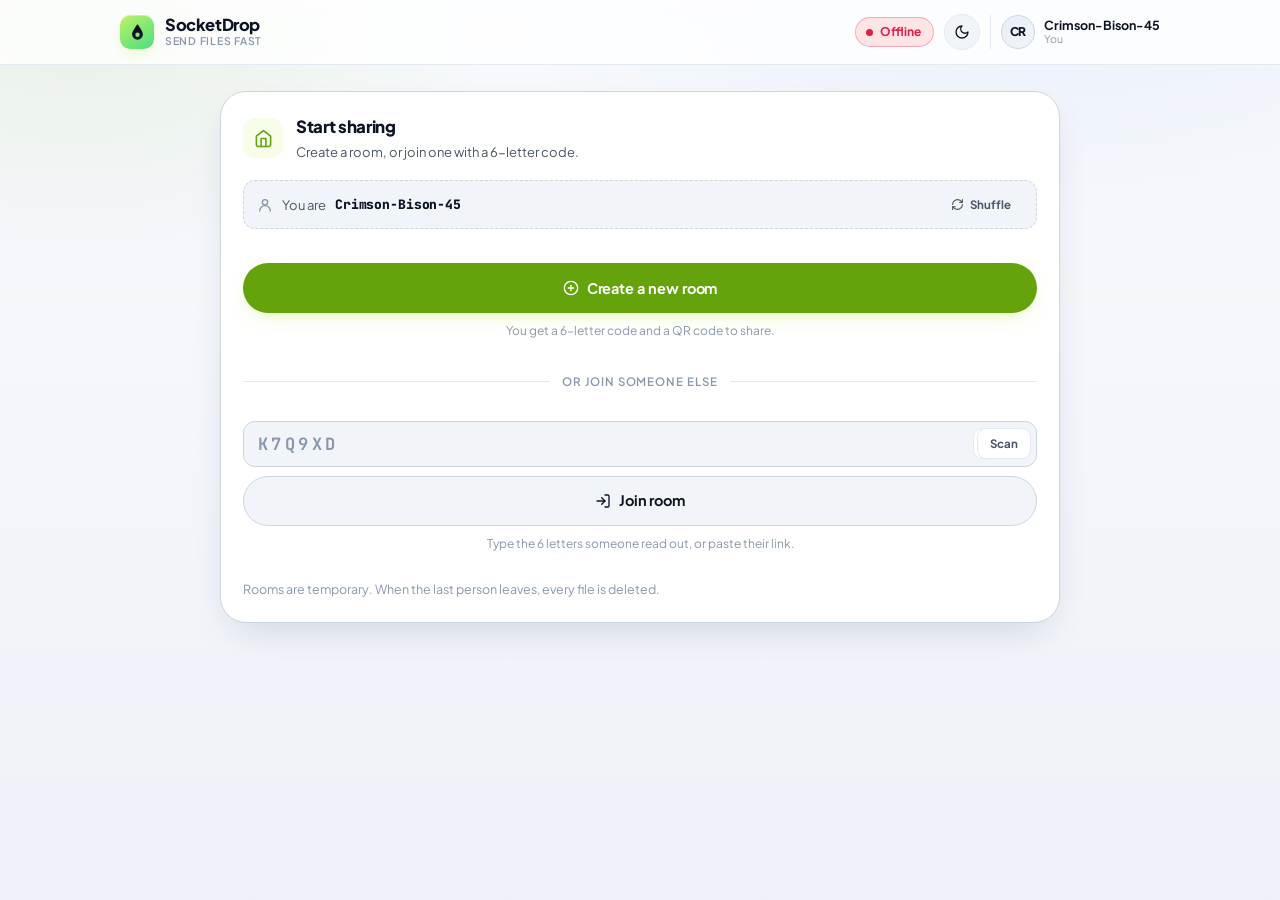
==== commit a91186db: "fixes" ====
--- a/src/main/resources/static/app.html
+++ b/src/main/resources/static/app.html
@@ -3,6 +3,12 @@
   <head>
     <meta charset="UTF-8" />
     <meta name="viewport" content="width=device-width, initial-scale=1.0, viewport-fit=cover" />
+    <!-- Allow pinch zoom on the code input; block accidental double-tap zoom elsewhere. -->
+    <meta name="mobile-web-app-capable" content="yes" />
+    <meta name="apple-mobile-web-app-capable" content="yes" />
+    <meta name="apple-mobile-web-app-status-bar-style" content="black-translucent" />
+    <meta name="apple-mobile-web-app-title" content="SocketDrop" />
+    <meta name="format-detection" content="telephone=no" />
     <title>SocketDrop — transfer</title>
     <meta name="description" content="Create a room, share the code, drop files." />
     <meta name="color-scheme" content="dark light" />
@@ -13,6 +19,8 @@
       href="https://fonts.googleapis.com/css2?family=Plus+Jakarta+Sans:wght@400;500;600;700;800&family=JetBrains+Mono:wght@400;500;600&display=swap"
       rel="stylesheet"
     />
+    <link rel="icon" href="logo.svg" type="image/svg+xml" />
+    <link rel="apple-touch-icon" href="logo.svg" />
     <link rel="stylesheet" href="styles.css" />
   </head>
   <body class="page-app">
@@ -29,10 +37,7 @@
       <div class="header-inner">
         <a class="brand" href="/" aria-label="SocketDrop home">
           <span class="brand-badge" aria-hidden="true">
-            <svg viewBox="0 0 24 24" fill="none" stroke="currentColor" stroke-width="2.5" stroke-linecap="round" stroke-linejoin="round">
-              <path d="M12 2v8"></path><path d="m16 6-4 4-4-4"></path><rect width="18" height="8" x="3" y="14" rx="2"></rect>
-              <circle cx="7" cy="18" r="1" fill="currentColor"></circle><circle cx="17" cy="18" r="1" fill="currentColor"></circle>
-            </svg>
+            <svg viewBox="0 0 24 24" class="logo-mark" aria-hidden="true" focusable="false"><path fill-rule="evenodd" clip-rule="evenodd" d="M12 2.6c0 0-6.2 7.7-6.2 11.4a6.2 6.2 0 0 0 12.4 0C18.2 10.3 12 2.6 12 2.6Zm0 9.5a2.5 2.5 0 1 0 0 5 2.5 2.5 0 0 0 0-5Z"></path></svg>
           </span>
           <span class="brand-text">
             <span class="brand-name">SocketDrop</span>
@@ -133,6 +138,7 @@
                   aria-describedby="joinHint"
                 />
                 <button id="pasteRoomBtn" class="input-action-btn" type="button">Paste</button>
+                <button id="scanCameraBtn" class="input-action-btn" type="button" title="Scan QR with camera">Scan</button>
               </div>
             </div>
             <button id="joinRoomBtn" class="btn btn-outline btn-big btn-block" type="button">
@@ -355,6 +361,27 @@
       </div>
     </div>
 
+    <!-- ===================== CAMERA SCANNER MODAL ===================== -->
+    <div id="cameraScannerModal" class="modal-backdrop" hidden>
+      <div class="modal-card scanner-modal-card" role="dialog" aria-modal="true" aria-labelledby="scannerModalTitle">
+        <div class="modal-head">
+          <h3 id="scannerModalTitle">Scan room QR code</h3>
+          <button id="closeScannerBtn" class="btn-close" type="button" aria-label="Close scanner">
+            <svg viewBox="0 0 24 24" fill="none" stroke="currentColor" stroke-width="2" stroke-linecap="round" stroke-linejoin="round" aria-hidden="true"><path d="M18 6 6 18"></path><path d="m6 6 12 12"></path></svg>
+          </button>
+        </div>
+        <div class="modal-body scanner-body">
+          <div class="scanner-viewport-wrap">
+            <video id="scannerVideo" playsinline autoplay muted></video>
+            <div class="scanner-reticle" aria-hidden="true">
+              <span class="scanner-laser"></span>
+            </div>
+          </div>
+          <p id="scannerStatus" class="modal-help">Point your camera at a SocketDrop QR code</p>
+        </div>
+      </div>
+    </div>
+
     <!-- ========================= PRESENCE MODAL ========================= -->
     <div id="presenceModal" class="modal-backdrop" hidden>
       <div class="modal-card" role="dialog" aria-modal="true" aria-labelledby="presenceModalTitle">
--- a/src/main/resources/static/styles.css
+++ b/src/main/resources/static/styles.css
@@ -51,6 +51,11 @@
   --t-med: 0.24s;
 
   --header-h: 64px;
+  /* Safe-area padding for notched devices; overridden per platform below. */
+  --safe-t: env(safe-area-inset-top, 0px);
+  --safe-b: env(safe-area-inset-bottom, 0px);
+  --safe-l: env(safe-area-inset-left, 0px);
+  --safe-r: env(safe-area-inset-right, 0px);
 }
 
 html[data-theme='light'] {
@@ -101,12 +106,18 @@
   -webkit-font-smoothing: antialiased;
   -moz-osx-font-smoothing: grayscale;
   min-height: 100vh;
+  min-height: 100dvh;
   display: flex;
   flex-direction: column;
   overflow-x: hidden;
 }
 
 :focus-visible { outline: 2px solid var(--accent-lime); outline-offset: 2px; border-radius: 6px; }
+
+button, a, input, select, summary, .drop-zone, .file-item, .queue-item {
+  -webkit-tap-highlight-color: transparent;
+  touch-action: manipulation; /* removes the 300ms double-tap delay */
+}
 ::selection { background: rgba(190, 242, 100, 0.32); color: var(--text-main); }
 
 img, svg { display: block; }
@@ -141,21 +152,25 @@
   border-bottom: 1px solid var(--border-line);
 }
 .header-inner {
-  max-width: 1080px; margin: 0 auto; padding: 0 20px;
+  max-width: 1080px; margin: 0 auto;
+  padding: 0 max(20px, var(--safe-r)) 0 max(20px, var(--safe-l));
   height: var(--header-h);
   display: flex; align-items: center; justify-content: space-between; gap: 14px;
 }
 .brand { display: flex; align-items: center; gap: 11px; text-decoration: none; color: inherit; }
 .brand-badge {
-  width: 36px; height: 36px; border-radius: 11px;
-  background: linear-gradient(140deg, var(--accent-lime), #86efac);
-  color: var(--accent-lime-fg);
+  width: 34px; height: 34px; border-radius: 10px;
+  background: linear-gradient(145deg, #bef264 0%, #4ade80 100%);
   display: grid; place-items: center;
-  box-shadow: 0 6px 18px -6px rgba(190, 242, 100, 0.6);
-  transition: transform var(--t-med) var(--ease);
-}
-.brand:hover .brand-badge { transform: rotate(-6deg) scale(1.06); }
-.brand-badge svg { width: 19px; height: 19px; }
+  box-shadow: 0 5px 16px -6px rgba(190, 242, 100, 0.65), inset 0 1px 0 rgba(255, 255, 255, 0.4);
+  /* Glow only on hover: the mark itself must never move. */
+  transition: box-shadow var(--t-med) var(--ease);
+  flex-shrink: 0;
+}
+.brand:hover .brand-badge { box-shadow: 0 6px 20px -7px rgba(190, 242, 100, 0.8), inset 0 1px 0 rgba(255, 255, 255, 0.4); }
+/* Teardrop mark: reads as a drop landing in a socket. Uses evenodd so the
+   inner hole is genuinely transparent and works on any tile colour. */
+.brand-badge .logo-mark { width: 21px; height: 21px; fill: #0b1220; }
 .brand-text { display: flex; flex-direction: column; line-height: 1.15; }
 .brand-name { font-weight: 800; font-size: 16.5px; letter-spacing: -0.025em; }
 .brand-tag { font-size: 10.5px; font-weight: 600; color: var(--text-subtle); text-transform: uppercase; letter-spacing: 0.07em; }
@@ -218,41 +233,44 @@
 
 /* ------------------------------ landing ------------------------------ */
 .landing-layout {
-  width: 100%; max-width: 1000px; margin: 0 auto;
-  padding: 30px 20px 70px;
+  width: 100%; max-width: 640px; margin: 0 auto;
+  padding: 40px 20px 56px;
   flex: 1;
-  display: flex; flex-direction: column; gap: 20px;
-}
-.hero { text-align: center; padding: 26px 0 10px; }
+  display: flex; flex-direction: column; justify-content: center; gap: 28px;
+}
+.hero { text-align: center; }
 .hero-title {
-  font-size: clamp(2.1rem, 6vw, 3.1rem);
-  font-weight: 800; letter-spacing: -0.04em; line-height: 1.04;
-  margin-bottom: 12px;
+  font-size: clamp(2.1rem, 7vw, 3rem);
+  font-weight: 800; letter-spacing: -0.04em; line-height: 1.05;
+  margin-bottom: 14px;
 }
 .hero-sub {
-  color: var(--text-muted); font-size: clamp(0.98rem, 2.2vw, 1.1rem);
-  max-width: 54ch; margin: 0 auto 24px; line-height: 1.6;
-}
-.hero-actions { display: flex; justify-content: center; gap: 10px; flex-wrap: wrap; margin-bottom: 26px; }
-.hero-actions .btn { min-height: 54px; padding: 0 30px; font-size: 15px; }
+  color: var(--text-muted); font-size: clamp(0.98rem, 2.4vw, 1.08rem);
+  max-width: 44ch; margin: 0 auto; line-height: 1.6;
+}
+.hero-actions { display: flex; justify-content: center; margin: 30px 0 0; }
+.hero-actions .btn { min-height: 54px; padding: 0 34px; font-size: 15.5px; }
+
+.steps {
+  list-style: none;
+  display: flex; justify-content: center; flex-wrap: wrap;
+  gap: 10px 22px; margin: 30px 0 0;
+  font-size: 13.5px; color: var(--text-muted); font-weight: 600;
+}
+.steps li { display: inline-flex; align-items: center; gap: 8px; }
+.step-num {
+  width: 21px; height: 21px; border-radius: 50%;
+  display: grid; place-items: center; flex-shrink: 0;
+  font-size: 11px; font-weight: 800;
+  background: var(--bg-subtle-strong); border: 1px solid var(--border-line-strong);
+  color: var(--text-main);
+}
+
+.hero-note {
+  margin: 24px 0 0;
+  font-size: 12.5px; color: var(--text-subtle);
+}
 .header-cta { text-decoration: none; }
-.landing-cta {
-  text-align: center;
-  background: var(--bg-panel); border: 1px solid var(--border-line);
-  border-radius: var(--r-2xl); padding: 30px 24px;
-}
-.landing-cta .section-sub { margin-bottom: 18px; }
-.trust {
-  list-style: none; display: flex; flex-wrap: wrap; justify-content: center;
-  gap: 8px 10px; margin: 0 auto; max-width: 640px;
-}
-.trust li {
-  display: inline-flex; align-items: center; gap: 7px;
-  font-size: 12.5px; font-weight: 600; color: var(--text-muted);
-  background: var(--bg-subtle); border: 1px solid var(--border-line);
-  padding: 5px 12px 5px 10px; border-radius: var(--r-pill);
-}
-.trust svg { width: 14px; height: 14px; color: var(--accent-lime); flex-shrink: 0; }
 
 /* ------------------------------ cards ------------------------------ */
 .glass-card {
@@ -356,7 +374,8 @@
   background: var(--bg-subtle);
   border: 1.5px solid var(--border-line-strong);
   border-radius: var(--r-md);
-  font-size: 14px;
+  /* 16px floor: iOS Safari zooms the page when a focused field is smaller. */
+  font-size: max(16px, 1rem);
   transition: border-color var(--t-fast) var(--ease), box-shadow var(--t-fast) var(--ease), background var(--t-fast) var(--ease);
 }
 .input-wrapper input:focus, .share-row input:focus, .modal-link-box input:focus {
@@ -438,7 +457,7 @@
 .invite-right { display: flex; flex-direction: column; align-items: center; gap: 8px; }
 
 .share-row { display: flex; gap: 8px; flex-wrap: wrap; }
-.share-row input { flex: 1 1 200px; font-family: var(--font-mono); font-size: 12px; }
+.share-row input { flex: 1 1 200px; font-family: var(--font-mono); }
 
 .share-tips { list-style: none; display: flex; flex-direction: column; gap: 8px; font-size: 13px; color: var(--text-muted); }
 .share-tips li { display: flex; gap: 9px; align-items: flex-start; }
@@ -518,11 +537,12 @@
 /* ------------------------------ files ------------------------------ */
 .files-tools input[type='search'],
 .files-tools select {
-  height: 36px; padding: 0 13px;
+  height: 40px; padding: 0 13px;
   border-radius: var(--r-pill);
   border: 1px solid var(--border-line-strong);
   background: var(--bg-subtle);
-  font-size: 12.5px; font-weight: 600;
+  font-size: max(16px, 1rem); /* iOS zoom guard */
+  font-weight: 600;
   transition: border-color var(--t-fast) var(--ease), box-shadow var(--t-fast) var(--ease);
 }
 .files-tools input[type='search'] { width: 190px; }
@@ -590,7 +610,10 @@
   padding: 22px;
   box-shadow: var(--shadow-md);
   animation: modal-in 0.22s var(--ease);
-  max-height: calc(100vh - 40px); overflow-y: auto;
+  max-height: calc(100vh - 40px);
+  max-height: calc(100dvh - 40px);
+  overflow-y: auto;
+  -webkit-overflow-scrolling: touch;
 }
 @keyframes modal-in { from { opacity: 0; transform: scale(0.96) translateY(10px); } to { opacity: 1; transform: none; } }
 .modal-card.danger { border-color: var(--accent-danger-line); }
@@ -613,7 +636,60 @@
 .modal-help { font-size: 13px; color: var(--text-muted); }
 .modal-code { font-family: var(--font-mono); letter-spacing: 0.14em; color: var(--text-main); }
 .modal-link-box { width: 100%; display: flex; gap: 8px; }
-.modal-link-box input { flex: 1; height: 40px; font-family: var(--font-mono); font-size: 12px; }
+.modal-link-box input { flex: 1; height: 42px; font-family: var(--font-mono); }
+
+/* ------------------------- camera scanner ------------------------- */
+.scanner-modal-card { max-width: 400px; width: 100%; }
+.scanner-body { width: 100%; padding-top: 4px; }
+.scanner-viewport-wrap {
+  position: relative;
+  width: 100%;
+  max-width: 320px;
+  aspect-ratio: 1;
+  background: #000;
+  border-radius: var(--r-lg);
+  overflow: hidden;
+  display: flex;
+  align-items: center;
+  justify-content: center;
+  box-shadow: 0 8px 24px rgba(0,0,0,0.3);
+}
+.scanner-viewport-wrap video {
+  width: 100%;
+  height: 100%;
+  object-fit: cover;
+}
+.scanner-reticle {
+  position: absolute;
+  inset: 28px;
+  border: 2px dashed rgba(255, 255, 255, 0.7);
+  border-radius: var(--r-md);
+  box-shadow: 0 0 0 9999px rgba(0, 0, 0, 0.4);
+  pointer-events: none;
+  overflow: hidden;
+}
+.scanner-laser {
+  position: absolute;
+  top: 0; left: 0; right: 0;
+  height: 2px;
+  background: var(--accent-emerald, #10b981);
+  box-shadow: 0 0 10px var(--accent-emerald, #10b981);
+  animation: scanSweep 2s ease-in-out infinite;
+}
+@keyframes scanSweep {
+  0%, 100% { top: 0%; opacity: 0.5; }
+  50% { top: 100%; opacity: 1; }
+}
+.hint-line.success {
+  color: var(--accent-emerald, #10b981);
+}
+.hint-line.success code {
+  font-family: var(--font-mono);
+  background: var(--bg-subtle);
+  padding: 1px 4px;
+  border-radius: var(--r-xs);
+  color: var(--text-main);
+}
 
 .confirm-ico {
   width: 46px; height: 46px; border-radius: 50%;
@@ -626,10 +702,12 @@
 .confirm-input-wrap[hidden] { display: none; }
 .confirm-input-wrap label { font-size: 12.5px; font-weight: 700; color: var(--text-muted); }
 .confirm-input-wrap input {
-  height: 42px; padding: 0 14px; width: 100%;
+  height: 46px; padding: 0 14px; width: 100%;
   background: var(--bg-subtle); border: 1.5px solid var(--border-line-strong);
   border-radius: var(--r-md);
-  font-family: var(--font-mono); font-size: 15px; font-weight: 700;
+  font-family: var(--font-mono);
+  font-size: max(16px, 1rem); /* iOS zoom guard */
+  font-weight: 700;
   letter-spacing: 0.16em; text-transform: uppercase; text-align: center;
 }
 .confirm-input-wrap input:focus { outline: none; border-color: var(--accent-danger); box-shadow: 0 0 0 4px rgba(244, 63, 94, 0.14); }
@@ -688,35 +766,42 @@
 .toast.leaving { opacity: 0; transform: translateY(8px) scale(0.97); transition: all var(--t-med) var(--ease); }
 @keyframes toast-in { from { opacity: 0; transform: translateY(12px) scale(0.96); } to { opacity: 1; transform: none; } }
 
-/* --------------------------- plain explanation --------------------------- */
-.landing-section { margin-top: 26px; }
-
-.section-title { font-size: clamp(1.25rem, 3.2vw, 1.6rem); font-weight: 800; letter-spacing: -0.03em; text-align: center; margin-bottom: 6px; }
-.section-sub { text-align: center; color: var(--text-muted); font-size: 13.5px; margin: 0 auto 22px; max-width: 58ch; }
-
-.how-grid { list-style: none; display: grid; grid-template-columns: repeat(3, 1fr); gap: 12px; }
-@media (max-width: 760px) { .how-grid { grid-template-columns: 1fr; } }
-.how-card { background: var(--bg-panel); border: 1px solid var(--border-line); border-radius: var(--r-lg); padding: 18px; }
-.how-card h3 { font-size: 14.5px; font-weight: 800; margin-bottom: 5px; }
-.how-card p { font-size: 13px; color: var(--text-muted); }
-.how-card code { font-family: var(--font-mono); font-size: 12px; background: var(--bg-subtle-strong); border: 1px solid var(--border-line); padding: 1px 6px; border-radius: 6px; letter-spacing: 0.06em; }
-.how-num {
-  display: inline-grid; place-items: center; width: 24px; height: 24px;
-  border-radius: 50%; background: var(--accent-lime); color: var(--accent-lime-fg);
-  font-weight: 800; font-size: 12px; margin-bottom: 10px;
-}
-
-.fact-grid { display: grid; grid-template-columns: repeat(3, 1fr); gap: 12px; }
-@media (max-width: 820px) { .fact-grid { grid-template-columns: repeat(2, 1fr); } }
-@media (max-width: 520px) { .fact-grid { grid-template-columns: 1fr; } }
-.fact { background: var(--bg-panel); border: 1px solid var(--border-line); border-radius: var(--r-lg); padding: 16px 18px; }
-.fact h3 { font-size: 14px; font-weight: 800; margin-bottom: 5px; }
-.fact p { font-size: 12.5px; color: var(--text-muted); line-height: 1.6; }
-
 .app-footer {
   margin-top: 22px; padding: 20px 0 4px;
   border-top: 1px solid var(--border-line);
   text-align: center; font-size: 12px; color: var(--text-subtle);
+}
+
+/* ------------------------- hover capability ------------------------- */
+/* Touch devices fire hover on tap and leave the state stuck, so every
+   hover-only affordance is gated behind a real pointing device. */
+@media (hover: none) {
+  .util-btn:hover,
+  .input-action-btn:hover,
+  .drop-zone:hover,
+  .file-item:hover,
+  .btn-close:hover,
+  .presence-chip:hover,
+  .presence-face:hover,
+  .btn:hover:not(:disabled),
+  .btn-lime:hover:not(:disabled)::after,
+  .drop-zone:hover .drop-icon-box {
+    transform: none;
+  }
+  .btn-lime::after { display: none; }
+  .presence-face:hover { z-index: auto; }
+  .drop-zone:hover,
+  .file-item:hover,
+  .presence-chip:hover,
+  .input-action-btn:hover,
+  .util-btn:hover,
+  .btn-outline:hover:not(:disabled) {
+    background: revert;
+    border-color: revert;
+  }
+  .drop-zone:hover { background: var(--bg-subtle); border-color: var(--border-line-strong); }
+  .file-item:hover { background: var(--bg-subtle); border-color: var(--border-line); }
+  .btn-outline:hover:not(:disabled) { border-color: var(--border-line-strong); }
 }
 
 /* ---------------------------- scrollbar ---------------------------- */
@@ -725,6 +810,168 @@
 ::-webkit-scrollbar-track { background: transparent; }
 ::-webkit-scrollbar-thumb { background: var(--border-line-strong); border-radius: var(--r-pill); border: 3px solid transparent; background-clip: content-box; }
 ::-webkit-scrollbar-thumb:hover { background: var(--text-subtle); background-clip: content-box; }
+
+/* ======================= responsive / touch ======================= */
+
+/* ---------- phone: small hands, one column, big targets ---------- */
+@media (max-width: 720px) {
+  .app-layout,
+  .landing-layout {
+    padding: 16px max(14px, var(--safe-r)) calc(64px + var(--safe-b)) max(14px, var(--safe-l));
+    gap: 14px;
+  }
+  .header-inner { padding: 0 14px; height: 58px; }
+  :root { --header-h: 58px; }
+
+  .glass-card { padding: 16px; border-radius: var(--r-xl); }
+  .card-head { margin-bottom: 15px; }
+  .card-icon { width: 36px; height: 36px; }
+  .card-title { font-size: 1rem; }
+
+  /* Comfortable tap targets: 44px is the accessible floor. */
+  .btn { min-height: 46px; padding: 0 20px; font-size: 14.5px; }
+  .btn-sm { min-height: 40px; padding: 0 15px; font-size: 13px; }
+  .btn-xs { min-height: 36px; padding: 0 13px; font-size: 12.5px; }
+  .btn-big, .btn-group.big .btn { min-height: 52px; font-size: 15px; }
+  .btn-icon-danger { width: 40px; }
+  .btn-close { width: 40px; height: 40px; }
+  .btn-close svg { width: 17px; height: 17px; }
+  .input-action-btn { padding: 9px 14px; font-size: 12.5px; }
+  .util-btn { width: 40px; height: 40px; }
+  .peer-row .btn { min-height: 36px; }
+
+  .connection-pill .status-label { display: none; }
+  .connection-pill { padding: 7px 10px; }
+
+  /* Sticky bar becomes a two-row block; actions get equal width. */
+  .room-bar {
+    top: calc(var(--header-h) + 6px);
+    padding: 11px 12px;
+    gap: 10px;
+    border-radius: var(--r-lg);
+  }
+  .room-bar-main { width: 100%; gap: 9px; }
+  .room-bar-code { font-size: 1.3rem; letter-spacing: 0.12em; }
+  .presence-chip { padding: 4px 10px 4px 4px; }
+  .presence-label { display: none; }
+  .presence-face { width: 24px; height: 24px; }
+  .room-bar-actions { width: 100%; gap: 6px; }
+  .room-bar-actions .btn { flex: 1 1 0; min-width: 0; padding: 0 8px; }
+  .room-bar-actions .btn-danger-outline { order: 9; }
+
+  .btn-group.big .btn { flex: 1 1 100%; }
+  .mode-divider { margin: 15px 0 13px; }
+
+  .invite-grid { grid-template-columns: 1fr; gap: 18px; }
+  .qr-preview-box { width: 100%; max-width: 220px; height: auto; aspect-ratio: 1; }
+  .qr-preview-box svg { width: 100%; height: 100%; }
+  .share-row { flex-direction: column; align-items: stretch; }
+  .share-row .btn { width: 100%; }
+  .who-list { gap: 6px; }
+  .who-row { padding: 5px 12px 5px 5px; }
+
+  .drop-zone { padding: 26px 16px; border-radius: var(--r-lg); }
+  .drop-title { font-size: 14px; }
+  .drop-hint { font-size: 11.5px; }
+
+  .queue-item, .file-item { padding: 12px; gap: 11px; }
+  .queue-icon, .file-icon { width: 40px; height: 40px; }
+  .queue-top { flex-direction: column; align-items: flex-start; gap: 2px; }
+  .queue-name { max-width: 100%; }
+  .queue-action { min-height: 36px; padding: 0 12px; }
+  .file-name { max-width: 100%; }
+  .file-actions { width: 100%; justify-content: stretch; gap: 8px; }
+  .file-actions .btn { flex: 1; min-height: 44px; }
+
+  .files-tools { width: 100%; flex-wrap: wrap; }
+  .files-tools input[type='search'] { flex: 1 1 100%; width: auto; }
+  .files-tools select { flex: 1; }
+
+  .modal-card { max-width: none; padding: 20px 18px; }
+  .modal-qr-box { min-width: 0; width: 100%; }
+  .modal-qr-box svg { width: min(240px, 62vw); height: min(240px, 62vw); }
+  .modal-link-box { flex-direction: column; }
+  .modal-link-box .btn { width: 100%; }
+  .confirm-ico { width: 42px; height: 42px; }
+
+  .toast-container { bottom: calc(14px + env(safe-area-inset-bottom)); width: calc(100vw - 28px); }
+  .toast { padding: 12px 15px; }
+
+  .hero { padding: 18px 0 6px; }
+  .hero-sub { margin-bottom: 20px; }
+  .hero-actions .btn { width: 100%; }
+
+  .empty-state { padding: 30px 16px; }
+  .empty-actions { flex-direction: column; width: 100%; }
+}
+
+/* ---------- short phones in landscape: recover vertical space ---------- */
+@media (max-height: 520px) and (orientation: landscape) {
+  .app-header { position: static; }
+  .hero { padding: 10px 0 4px; }
+  .hero-title { font-size: clamp(1.5rem, 5vw, 2rem); }
+  .hero-sub { margin-bottom: 14px; }
+  .room-bar { position: static; }
+  .card-head { margin-bottom: 10px; }
+  .drop-zone { padding: 18px 14px; }
+  .modal-qr-box svg { width: min(180px, 40vh); height: min(180px, 40vh); }
+  .modal-card { max-height: calc(100dvh - 24px); }
+}
+
+/* ---------- large phone / small tablet ---------- */
+@media (min-width: 721px) and (max-width: 900px) {
+  .app-layout, .landing-layout { padding: 24px 20px 72px; }
+  .invite-grid { grid-template-columns: 1fr; }
+  .btn-xs { min-height: 34px; }
+}
+
+/* ---------- tablet: touch-sized controls, roomier layout ---------- */
+@media (min-width: 768px) and (pointer: coarse) {
+  .btn { min-height: 46px; }
+  .btn-sm { min-height: 42px; }
+  .btn-xs { min-height: 36px; }
+  .btn-close { width: 40px; height: 40px; }
+  .file-actions .btn, .queue-action { min-height: 42px; }
+}
+
+/* ---------- iPad / desktop-width tablet ---------- */
+@media (min-width: 900px) {
+  .app-layout { max-width: 960px; }
+  .landing-layout { max-width: 1040px; }
+  .hero-title { font-size: clamp(2.4rem, 4.6vw, 3.4rem); }
+}
+
+/* ---------- iPad in Split View / Slide Over: layout must not collapse ---------- */
+@media (max-width: 720px) and (min-width: 380px) {
+  .btn-group.big .btn { flex: 1 1 100%; }
+  .mode-divider { margin: 12px 0 10px; }
+  .queue-top { flex-direction: row; align-items: baseline; gap: 10px; }
+  .file-actions { justify-content: flex-end; }
+  .file-actions .btn { flex: 0 0 auto; min-width: 110px; }
+}
+
+/* ---------- very narrow (iPhone SE and similar) ---------- */
+@media (max-width: 380px) {
+  .app-layout, .landing-layout { padding: 14px 11px 60px; }
+  .glass-card { padding: 14px; }
+  .room-bar-actions { display: grid; grid-template-columns: repeat(2, 1fr); width: 100%; }
+  .room-bar-actions .btn { min-width: 0; padding: 0 6px; font-size: 12.5px; }
+  .room-bar-code { font-size: 1.15rem; }
+  .avatar-circle { width: 32px; height: 32px; }
+  .card-title { font-size: 0.95rem; }
+  .hero-title { font-size: 1.75rem; }
+}
+
+/* ---------- very wide / desktop ---------- */
+@media (min-width: 1400px) {
+  .landing-layout { max-width: 1120px; }
+}
+
+/* ---------- coarse pointer without hover: no lift animations ---------- */
+@media (pointer: coarse) {
+  .file-item, .btn { transition: background var(--t-fast) var(--ease), border-color var(--t-fast) var(--ease); }
+  .mock-card { animation: none; }
+}
 
 /* ---------------------------- responsive ---------------------------- */
 @media (max-width: 720px) {
@@ -850,50 +1097,6 @@
 }
 
 /* ------------------------------ presence ------------------------------ */
-.presence-chip {
-  display: inline-flex; align-items: center; gap: 8px;
-  padding: 4px 12px 4px 5px;
-  border-radius: var(--r-pill);
-  background: rgba(255, 255, 255, 0.06);
-  border: 1px solid var(--border-line-strong);
-  cursor: pointer; color: var(--text-main);
-  transition: background var(--t-fast) var(--ease), border-color var(--t-fast) var(--ease), transform var(--t-fast) var(--ease);
-}
-.presence-chip:hover { background: rgba(255, 255, 255, 0.11); transform: translateY(-1px); }
-.presence-avatars { display: inline-flex; align-items: center; }
-.presence-face {
-  width: 24px; height: 24px; border-radius: 50%;
-  display: grid; place-items: center;
-  font-size: 9.5px; font-weight: 800; letter-spacing: -0.02em; text-transform: uppercase;
-  background: linear-gradient(140deg, #7dd3fc, #a78bfa);
-  color: #0b1220;
-  border: 2px solid var(--bg-canvas);
-  margin-left: -7px;
-  transition: transform var(--t-fast) var(--ease);
-}
-.presence-face:first-child { margin-left: 0; }
-.presence-face.is-me { background: linear-gradient(140deg, var(--accent-lime), #86efac); }
-.presence-face.presence-more { background: var(--bg-subtle-strong); color: var(--text-muted); font-size: 9px; }
-.presence-face:hover { transform: translateY(-2px); z-index: 2; }
-.presence-label { font-size: 12px; font-weight: 700; white-space: nowrap; }
-
-.presence-list { list-style: none; width: 100%; display: flex; flex-direction: column; gap: 7px; }
-.presence-row {
-  display: flex; align-items: center; gap: 10px;
-  padding: 9px 13px;
-  background: var(--bg-subtle); border: 1px solid var(--border-line);
-  border-radius: var(--r-pill);
-  font-size: 13.5px; text-align: left;
-}
-.presence-row.is-me { border-color: rgba(190, 242, 100, 0.35); background: rgba(190, 242, 100, 0.07); }
-.presence-row .presence-face { margin-left: 0; border-color: transparent; width: 26px; height: 26px; }
-.presence-name { font-weight: 700; overflow: hidden; text-overflow: ellipsis; white-space: nowrap; }
-.presence-tag {
-  margin-left: auto; font-size: 10px; font-weight: 800;
-  text-transform: uppercase; letter-spacing: 0.07em;
-  color: var(--accent-lime);
-}
-
 /* -------------------------- empty actions -------------------------- */
 .empty-actions { display: flex; gap: 8px; flex-wrap: wrap; justify-content: center; margin-top: 14px; }
 
@@ -992,6 +1195,24 @@
   color: var(--accent-lime);
 }
 
+/* --------- standalone / home-screen app (no browser chrome) --------- */
+@media (display-mode: standalone) {
+  .app-header { padding-top: var(--safe-t); }
+  .app-layout, .landing-layout { padding-bottom: calc(48px + var(--safe-b)); }
+}
+
+/* -------------------- on-screen keyboard handling -------------------- */
+/* While the soft keyboard is up, the sticky header and room bar only steal
+   vertical space, so they step out of the way. */
+body.kb-open .app-header { position: static; }
+body.kb-open .room-bar { position: static; }
+body.kb-open .toast-container { bottom: calc(12px + env(safe-area-inset-bottom)); }
+
+/* Touch devices: never rely on hover to reveal an action. */
+body.is-touch .file-item:active,
+body.is-touch .queue-item:active { background: var(--bg-panel-hover); }
+body.is-touch .drop-zone:active { transform: scale(0.995); }
+
 /* ---------------------------- page shells ---------------------------- */
 .page-landing .app-layout,
 .page-app .landing-layout { display: none; }
